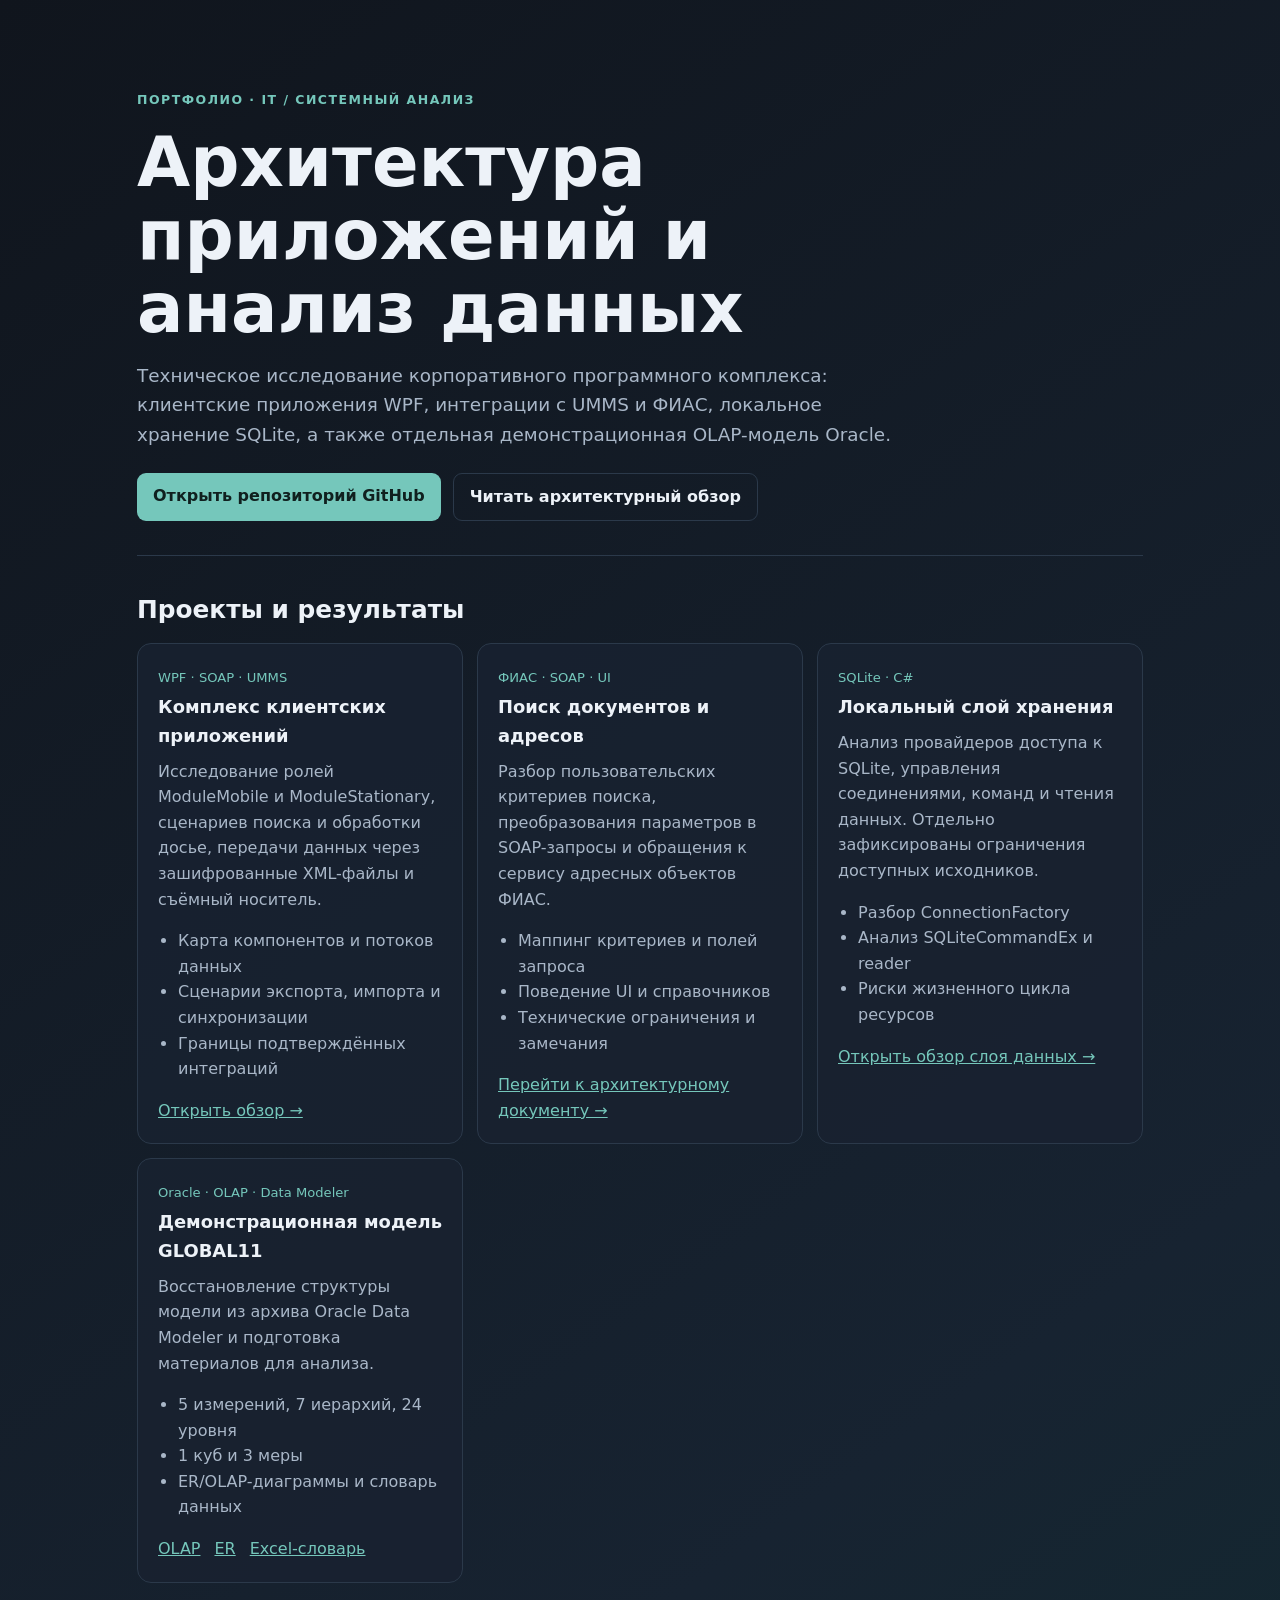
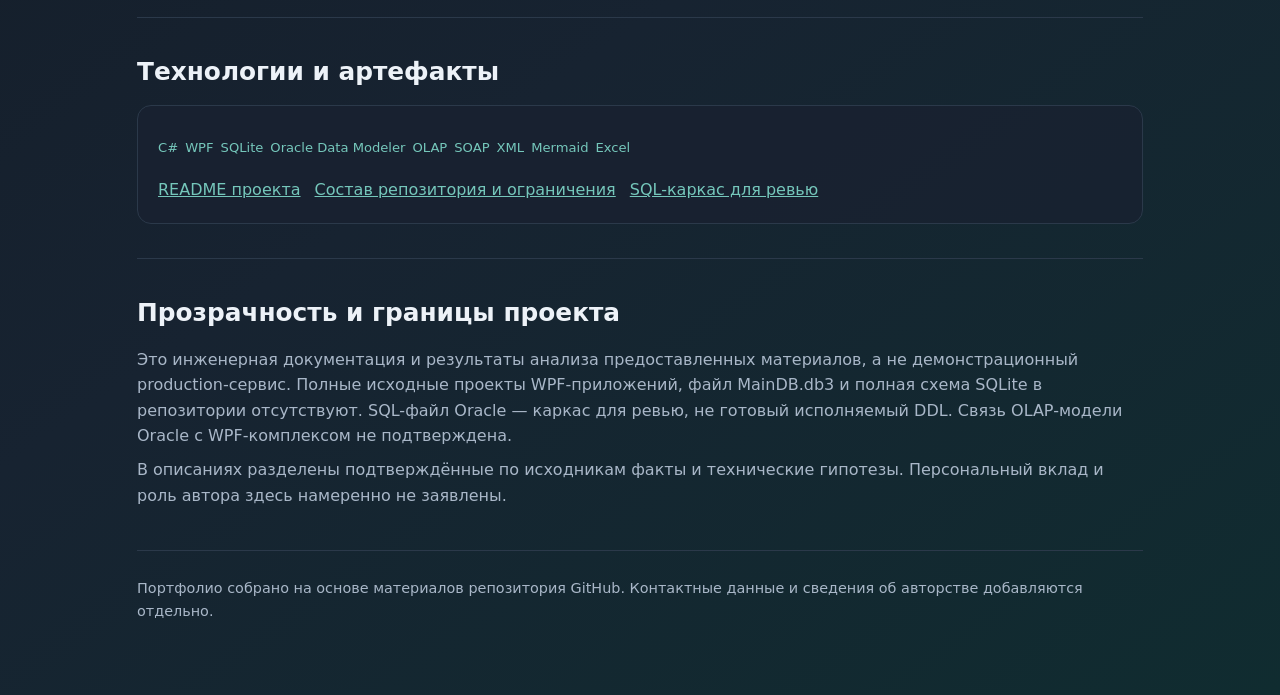
==== index.html @ 9da8f59b "Add responsive GitHub Pages portfolio landing page" ====
<!doctype html>
<html lang="ru">
<head>
<meta charset="utf-8">
<meta name="viewport" content="width=device-width, initial-scale=1">
<meta name="description" content="Портфолио технического анализа корпоративных приложений, интеграций, SQLite и Oracle Data Modeler.">
<title>IT-проекты — архитектура, системный анализ, данные</title>
<style>
:root{color-scheme:dark;--bg:#10151d;--panel:#192230;--text:#edf2f8;--muted:#a9b7c8;--accent:#75c7bb;--line:#2b394a}
*{box-sizing:border-box}body{margin:0;background:linear-gradient(145deg,#10151d,#172331 65%,#102c30);color:var(--text);font:16px/1.6 system-ui,-apple-system,Segoe UI,Roboto,sans-serif}
main{max-width:1050px;margin:auto;padding:48px 22px 72px}.hero{padding:42px 0 34px;border-bottom:1px solid var(--line)}.eyebrow{color:var(--accent);font-weight:700;letter-spacing:.12em;text-transform:uppercase;font-size:.78rem}h1{font-size:clamp(2.2rem,6vw,4.3rem);line-height:1.06;max-width:850px;margin:16px 0}h2{font-size:1.55rem;margin:0 0 14px}h3{font-size:1.12rem;margin:0 0 8px}p{margin:8px 0;color:var(--muted)}.lead{font-size:1.15rem;max-width:780px}.actions{display:flex;gap:12px;flex-wrap:wrap;margin-top:24px}.btn{display:inline-block;padding:10px 16px;border-radius:9px;background:var(--accent);color:#10201f;text-decoration:none;font-weight:700}.btn.secondary{background:transparent;color:var(--text);border:1px solid var(--line)}section{padding:34px 0;border-bottom:1px solid var(--line)}.grid{display:grid;grid-template-columns:repeat(auto-fit,minmax(245px,1fr));gap:14px}.card{background:rgba(25,34,48,.88);border:1px solid var(--line);border-radius:14px;padding:20px}.tag{display:inline-block;color:var(--accent);font-size:.82rem;margin:0 7px 5px 0}.card ul{padding-left:20px;color:var(--muted)}a{color:var(--accent)}.links{display:flex;flex-wrap:wrap;gap:14px;margin-top:14px}.note{font-size:.9rem;color:var(--muted)}footer{padding-top:26px;color:var(--muted);font-size:.9rem}
</style>
</head>
<body><main>
<header class="hero">
<div class="eyebrow">Портфолио · IT / системный анализ</div>
<h1>Архитектура приложений и анализ данных</h1>
<p class="lead">Техническое исследование корпоративного программного комплекса: клиентские приложения WPF, интеграции с UMMS и ФИАС, локальное хранение SQLite, а также отдельная демонстрационная OLAP-модель Oracle.</p>
<div class="actions">
<a class="btn" href="https://github.com/ekatmoz88-alt/global11-demo-data-platform">Открыть репозиторий GitHub</a>
<a class="btn secondary" href="docs/architecture/application-suite-review.md">Читать архитектурный обзор</a>
</div>
</header>
<section><h2>Проекты и результаты</h2><div class="grid">
<article class="card"><span class="tag">WPF · SOAP · UMMS</span><h3>Комплекс клиентских приложений</h3><p>Исследование ролей ModuleMobile и ModuleStationary, сценариев поиска и обработки досье, передачи данных через зашифрованные XML-файлы и съёмный носитель.</p><ul><li>Карта компонентов и потоков данных</li><li>Сценарии экспорта, импорта и синхронизации</li><li>Границы подтверждённых интеграций</li></ul><a href="docs/architecture/application-suite-review.md">Открыть обзор →</a></article>
<article class="card"><span class="tag">ФИАС · SOAP · UI</span><h3>Поиск документов и адресов</h3><p>Разбор пользовательских критериев поиска, преобразования параметров в SOAP-запросы и обращения к сервису адресных объектов ФИАС.</p><ul><li>Маппинг критериев и полей запроса</li><li>Поведение UI и справочников</li><li>Технические ограничения и замечания</li></ul><a href="docs/architecture/application-suite-review.md#раздел-16">Перейти к архитектурному документу →</a></article>
<article class="card"><span class="tag">SQLite · C#</span><h3>Локальный слой хранения</h3><p>Анализ провайдеров доступа к SQLite, управления соединениями, команд и чтения данных. Отдельно зафиксированы ограничения доступных исходников.</p><ul><li>Разбор ConnectionFactory</li><li>Анализ SQLiteCommandEx и reader</li><li>Риски жизненного цикла ресурсов</li></ul><a href="docs/architecture/data-access-review.md">Открыть обзор слоя данных →</a></article>
<article class="card"><span class="tag">Oracle · OLAP · Data Modeler</span><h3>Демонстрационная модель GLOBAL11</h3><p>Восстановление структуры модели из архива Oracle Data Modeler и подготовка материалов для анализа.</p><ul><li>5 измерений, 7 иерархий, 24 уровня</li><li>1 куб и 3 меры</li><li>ER/OLAP-диаграммы и словарь данных</li></ul><div class="links"><a href="docs/model/olap-diagram.mmd">OLAP</a><a href="docs/model/er-diagram.mmd">ER</a><a href="data-dictionary/global11_data_dictionary.xlsx">Excel-словарь</a></div></article>
</div></section>
<section><h2>Технологии и артефакты</h2><div class="card"><p><span class="tag">C#</span><span class="tag">WPF</span><span class="tag">SQLite</span><span class="tag">Oracle Data Modeler</span><span class="tag">OLAP</span><span class="tag">SOAP</span><span class="tag">XML</span><span class="tag">Mermaid</span><span class="tag">Excel</span></p><div class="links"><a href="README.md">README проекта</a><a href="docs/architecture/repository-completeness.md">Состав репозитория и ограничения</a><a href="docs/sql/sql-review-scaffold.sql">SQL-каркас для ревью</a></div></div></section>
<section><h2>Прозрачность и границы проекта</h2><p>Это инженерная документация и результаты анализа предоставленных материалов, а не демонстрационный production-сервис. Полные исходные проекты WPF-приложений, файл MainDB.db3 и полная схема SQLite в репозитории отсутствуют. SQL-файл Oracle — каркас для ревью, не готовый исполняемый DDL. Связь OLAP-модели Oracle с WPF-комплексом не подтверждена.</p><p>В описаниях разделены подтверждённые по исходникам факты и технические гипотезы. Персональный вклад и роль автора здесь намеренно не заявлены.</p></section>
<footer>Портфолио собрано на основе материалов репозитория GitHub. Контактные данные и сведения об авторстве добавляются отдельно.</footer>
</main></body></html>
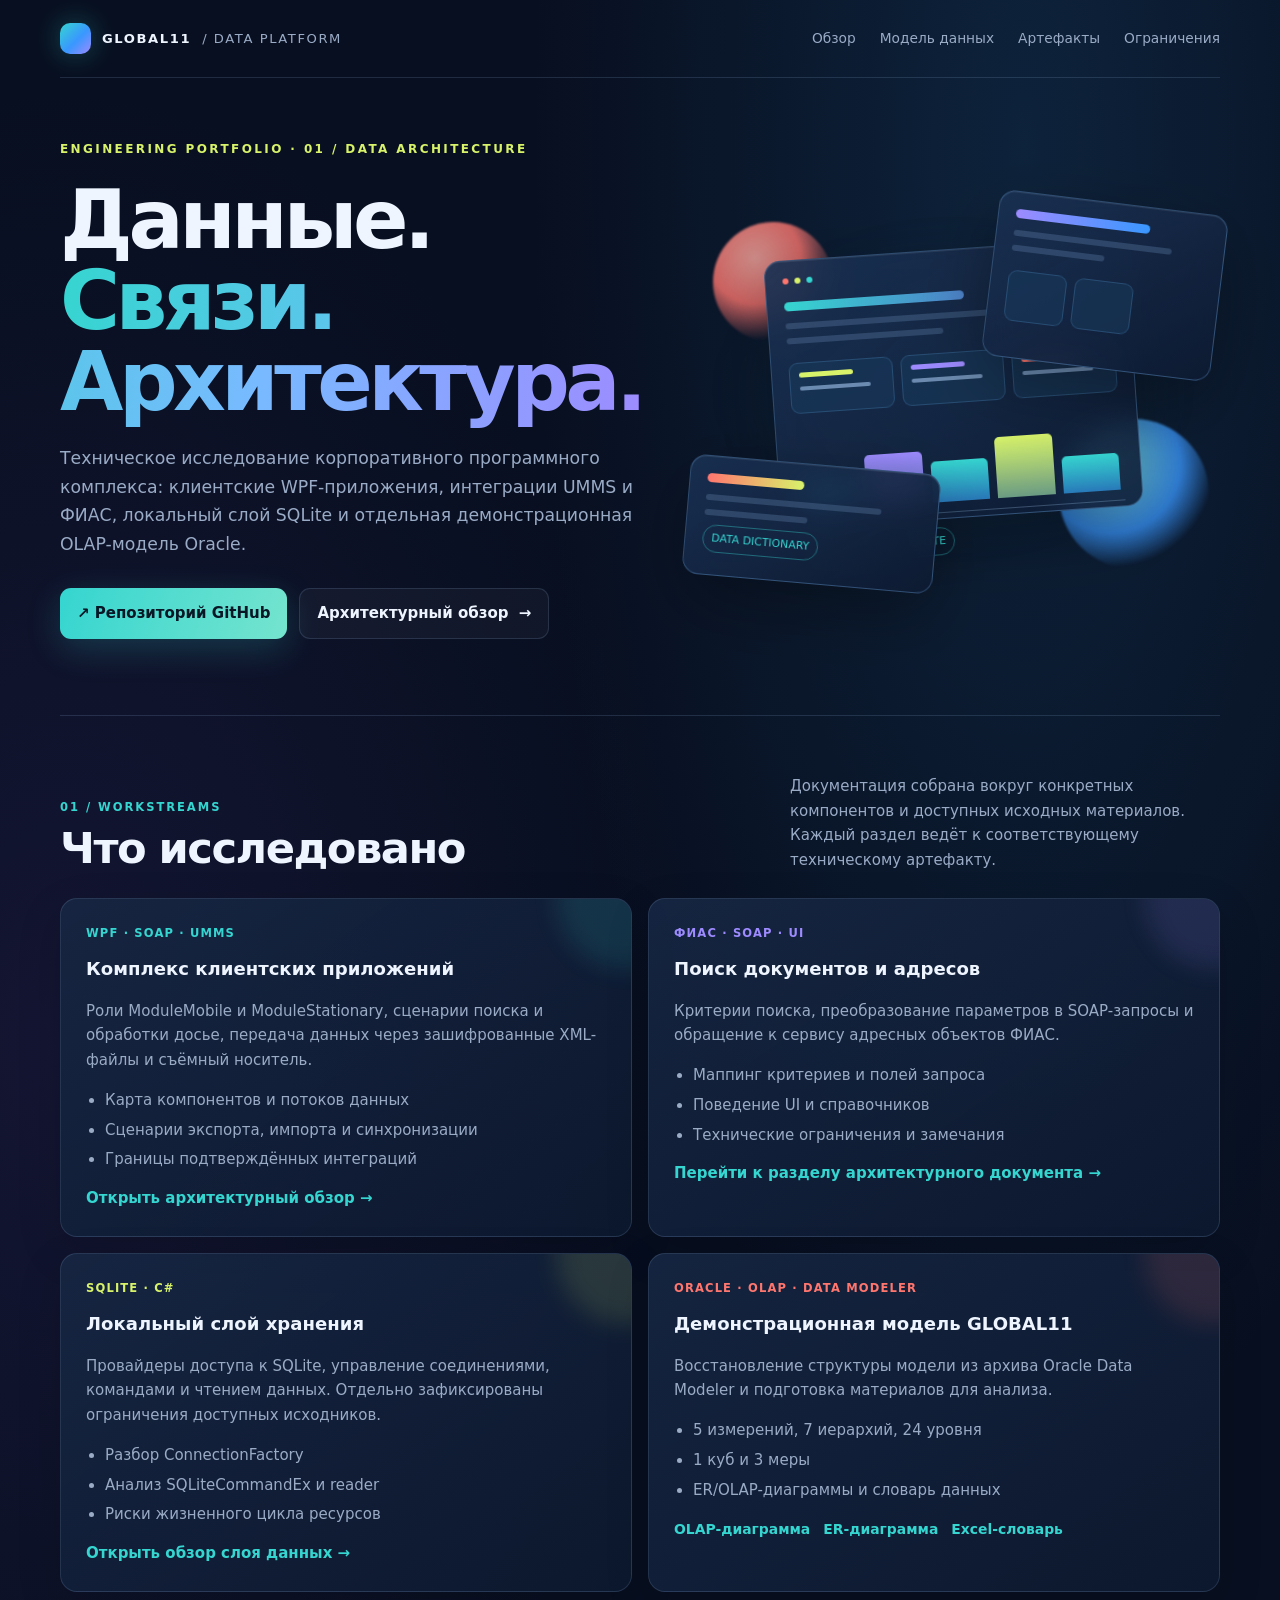
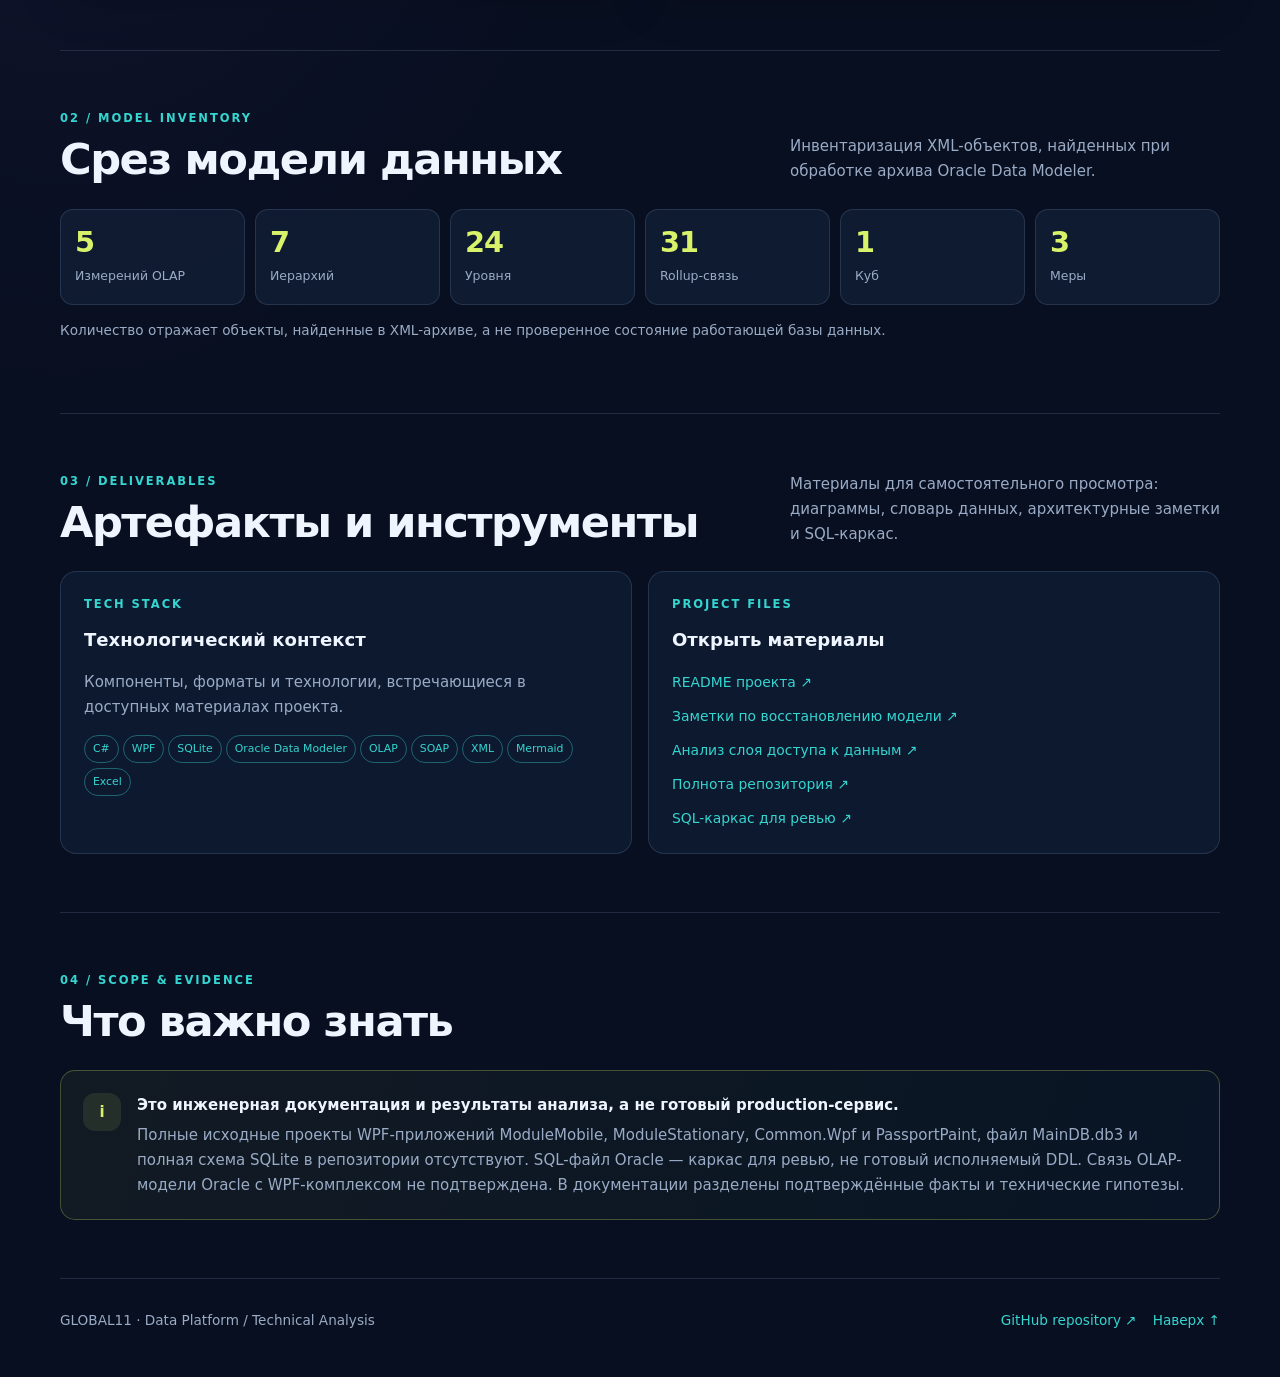
==== commit 7389c736: "Redesign GLOBAL11 data platform portfolio landing page" ====
--- a/index.html
+++ b/index.html
@@ -3,31 +3,34 @@
 <head>
 <meta charset="utf-8">
 <meta name="viewport" content="width=device-width, initial-scale=1">
-<meta name="description" content="Портфолио технического анализа корпоративных приложений, интеграций, SQLite и Oracle Data Modeler.">
-<title>IT-проекты — архитектура, системный анализ, данные</title>
+<meta name="description" content="GLOBAL11 — технический разбор модели данных Oracle, SQLite data access layer и архитектуры корпоративных приложений.">
+<title>GLOBAL11 — Data Platform / Technical Analysis</title>
 <style>
-:root{color-scheme:dark;--bg:#10151d;--panel:#192230;--text:#edf2f8;--muted:#a9b7c8;--accent:#75c7bb;--line:#2b394a}
-*{box-sizing:border-box}body{margin:0;background:linear-gradient(145deg,#10151d,#172331 65%,#102c30);color:var(--text);font:16px/1.6 system-ui,-apple-system,Segoe UI,Roboto,sans-serif}
-main{max-width:1050px;margin:auto;padding:48px 22px 72px}.hero{padding:42px 0 34px;border-bottom:1px solid var(--line)}.eyebrow{color:var(--accent);font-weight:700;letter-spacing:.12em;text-transform:uppercase;font-size:.78rem}h1{font-size:clamp(2.2rem,6vw,4.3rem);line-height:1.06;max-width:850px;margin:16px 0}h2{font-size:1.55rem;margin:0 0 14px}h3{font-size:1.12rem;margin:0 0 8px}p{margin:8px 0;color:var(--muted)}.lead{font-size:1.15rem;max-width:780px}.actions{display:flex;gap:12px;flex-wrap:wrap;margin-top:24px}.btn{display:inline-block;padding:10px 16px;border-radius:9px;background:var(--accent);color:#10201f;text-decoration:none;font-weight:700}.btn.secondary{background:transparent;color:var(--text);border:1px solid var(--line)}section{padding:34px 0;border-bottom:1px solid var(--line)}.grid{display:grid;grid-template-columns:repeat(auto-fit,minmax(245px,1fr));gap:14px}.card{background:rgba(25,34,48,.88);border:1px solid var(--line);border-radius:14px;padding:20px}.tag{display:inline-block;color:var(--accent);font-size:.82rem;margin:0 7px 5px 0}.card ul{padding-left:20px;color:var(--muted)}a{color:var(--accent)}.links{display:flex;flex-wrap:wrap;gap:14px;margin-top:14px}.note{font-size:.9rem;color:var(--muted)}footer{padding-top:26px;color:var(--muted);font-size:.9rem}
+:root{color-scheme:dark;--bg:#080f20;--bg2:#101c35;--panel:#111f3a;--panel2:#172744;--ink:#eef5ff;--muted:#9aabc6;--cyan:#35d5d0;--blue:#3997ff;--lime:#d8f36a;--violet:#9d8bff;--coral:#ff766f;--line:rgba(151,181,226,.17);--shadow:0 24px 70px rgba(0,0,0,.32)}
+*{box-sizing:border-box}html{scroll-behavior:smooth}body{margin:0;background:radial-gradient(ellipse at 80% 5%,rgba(31,104,155,.22),transparent 34%),radial-gradient(ellipse at 5% 35%,rgba(88,58,157,.15),transparent 35%),var(--bg);color:var(--ink);font:15px/1.65 Inter,ui-sans-serif,system-ui,-apple-system,"Segoe UI",sans-serif}
+a{color:var(--cyan);text-decoration:none}a:hover{color:var(--lime)}.wrap{width:min(1160px,calc(100% - 44px));margin:auto}.topbar{display:flex;align-items:center;justify-content:space-between;padding:23px 0;border-bottom:1px solid var(--line)}.brand{display:flex;align-items:center;gap:11px;font-weight:800;letter-spacing:.12em;font-size:.82rem}.brandmark{width:31px;height:31px;border-radius:10px;background:linear-gradient(135deg,var(--cyan),var(--blue) 55%,var(--violet));box-shadow:0 0 28px #35d5d055}.nav{display:flex;gap:24px;font-size:.86rem;color:var(--muted)}.nav a{color:var(--muted)}.hero{display:grid;grid-template-columns:1.05fr .95fr;gap:36px;align-items:center;padding:78px 0 76px;min-height:590px}.kicker{color:var(--lime);font-size:.75rem;font-weight:800;letter-spacing:.2em;text-transform:uppercase}.hero h1{font-size:clamp(2.8rem,6.4vw,5.6rem);line-height:.99;letter-spacing:-.055em;margin:19px 0 22px;max-width:680px}.hero h1 span{background:linear-gradient(95deg,var(--cyan),#78baff 55%,var(--violet));-webkit-background-clip:text;background-clip:text;color:transparent}.lead{font-size:1.08rem;color:var(--muted);max-width:590px}.actions{display:flex;gap:12px;flex-wrap:wrap;margin-top:30px}.btn{display:inline-flex;align-items:center;gap:9px;padding:12px 17px;border-radius:11px;background:linear-gradient(110deg,var(--cyan),#75e4ce);color:#071726;font-weight:800;box-shadow:0 10px 35px #35d5d033}.btn:hover{color:#071726;filter:brightness(1.08)}.btn.ghost{background:rgba(255,255,255,.035);border:1px solid var(--line);color:var(--ink);box-shadow:none}.visual{position:relative;min-height:390px;isolation:isolate}.glow{position:absolute;inset:12% 8%;background:radial-gradient(ellipse,#1a6f9b55,transparent 68%);filter:blur(24px);z-index:-1}.orb{position:absolute;border-radius:50%;filter:blur(1px);opacity:.8}.orb.one{width:120px;height:120px;left:5%;top:7%;background:radial-gradient(circle at 35% 30%,#ffaaa0,var(--coral) 40%,transparent 72%)}.orb.two{width:150px;height:150px;right:2%;bottom:4%;background:radial-gradient(circle at 35% 30%,#8bffff,var(--blue) 48%,transparent 72%)}.window{position:absolute;border:1px solid #6da5db55;background:linear-gradient(145deg,rgba(25,48,82,.93),rgba(12,25,49,.88));border-radius:16px;box-shadow:var(--shadow),inset 0 1px #ffffff12;backdrop-filter:blur(14px);padding:17px}.window.main{width:68%;height:69%;left:16%;top:14%;transform:rotate(-4deg)}.window.side{width:43%;right:0;top:2%;transform:rotate(7deg)}.window.bottom{width:47%;left:0;bottom:0;transform:rotate(5deg)}.dots{display:flex;gap:6px;margin-bottom:18px}.dots i{width:6px;height:6px;border-radius:50%;background:var(--coral)}.dots i:nth-child(2){background:var(--lime)}.dots i:nth-child(3){background:var(--cyan)}.fake-title{height:9px;width:55%;border-radius:8px;background:linear-gradient(90deg,var(--cyan),#4e83cb);margin-bottom:12px}.fake-line{height:6px;border-radius:8px;background:#55749b66;margin:9px 0;width:82%}.fake-line.short{width:48%}.metric-row{display:grid;grid-template-columns:repeat(3,1fr);gap:8px;margin:19px 0}.metric{height:51px;border:1px solid #4a83b655;border-radius:9px;background:#1a3b5c88;padding:9px}.metric b{display:block;height:5px;width:65%;background:var(--lime);border-radius:6px}.metric span{display:block;height:4px;width:85%;background:#6c8bb0;margin-top:9px;border-radius:5px}.bars{height:90px;display:flex;align-items:end;gap:8px;padding:10px 4px;border-bottom:1px solid #8bb1d555}.bars i{flex:1;border-radius:5px 5px 0 0;background:linear-gradient(var(--cyan),#2879b9);height:45%}.bars i:nth-child(2){height:76%;background:linear-gradient(var(--violet),#5c6eb5)}.bars i:nth-child(3){height:60%}.bars i:nth-child(4){height:88%;background:linear-gradient(var(--lime),#6a9b83)}.bars i:nth-child(5){height:53%}.pill{display:inline-block;border:1px solid #35d5d066;color:var(--cyan);padding:4px 8px;border-radius:99px;font-size:.68rem;margin:0 4px 5px 0}.section{padding:58px 0;border-top:1px solid var(--line)}.section-head{display:flex;align-items:end;justify-content:space-between;gap:25px;margin-bottom:25px}.eyebrow{font-size:.72rem;letter-spacing:.17em;text-transform:uppercase;color:var(--cyan);font-weight:800}h2{font-size:clamp(1.8rem,3.5vw,2.7rem);line-height:1.1;letter-spacing:-.035em;margin:8px 0 0}h3{font-size:1.13rem;margin:11px 0 8px}.section-head p{max-width:430px;color:var(--muted);margin:0}.grid{display:grid;grid-template-columns:repeat(2,minmax(0,1fr));gap:16px}.card{position:relative;overflow:hidden;padding:25px;border:1px solid var(--line);border-radius:17px;background:linear-gradient(145deg,rgba(23,39,68,.88),rgba(13,25,47,.92));box-shadow:0 15px 45px #0002;transition:transform .2s,border-color .2s}.card:hover{transform:translateY(-4px);border-color:#35d5d077}.card:before{content:"";position:absolute;width:140px;height:140px;right:-65px;top:-70px;border-radius:50%;background:var(--a,var(--cyan));opacity:.12;filter:blur(12px)}.card p,.muted{color:var(--muted)}.card ul{padding-left:19px;color:var(--muted);margin:14px 0}.card li{margin:5px 0}.card a{font-weight:700}.card .tagline{font-size:.72rem;letter-spacing:.1em;text-transform:uppercase;color:var(--a,var(--cyan));font-weight:800}.links{display:flex;gap:13px;flex-wrap:wrap;margin-top:16px}.links a{font-size:.87rem}.stats{display:grid;grid-template-columns:repeat(6,1fr);gap:10px}.stat{padding:17px 14px;border:1px solid var(--line);border-radius:13px;background:#14233d99}.stat strong{display:block;font-size:1.8rem;line-height:1.1;color:var(--lime);letter-spacing:-.04em}.stat span{display:block;color:var(--muted);font-size:.78rem;margin-top:8px}.stack{display:grid;grid-template-columns:1fr 1fr;gap:16px}.stackbox{padding:23px;border-radius:16px;border:1px solid var(--line);background:#111f38aa}.stackbox p{color:var(--muted)}.stackbox .pills{margin-top:14px}.notice{display:grid;grid-template-columns:40px 1fr;gap:14px;padding:22px;border:1px solid #d8f36a44;background:linear-gradient(110deg,#d8f36a0d,#35d5d008);border-radius:15px}.notice-icon{width:38px;height:38px;display:grid;place-items:center;border-radius:12px;background:#d8f36a18;color:var(--lime);font-weight:900}.notice p{color:var(--muted);margin:5px 0 0}.footer{padding:30px 0 45px;border-top:1px solid var(--line);display:flex;justify-content:space-between;gap:20px;color:var(--muted);font-size:.85rem}.footer a{margin-left:16px}
+@media(max-width:780px){.hero{grid-template-columns:1fr;padding:55px 0 50px;gap:20px}.visual{min-height:330px;max-width:550px;width:100%;margin:auto}.nav{display:none}.stats{grid-template-columns:repeat(3,1fr)}.section-head{display:block}.section-head p{margin-top:12px}}@media(max-width:560px){.wrap{width:min(100% - 30px,1160px)}.grid,.stack{grid-template-columns:1fr}.hero h1{font-size:3rem}.visual{min-height:280px}.window.main{width:73%;left:14%}.stats{grid-template-columns:repeat(2,1fr)}.footer{display:block}.footer a{margin:0 14px 0 0}}
 </style>
 </head>
-<body><main>
-<header class="hero">
-<div class="eyebrow">Портфолио · IT / системный анализ</div>
-<h1>Архитектура приложений и анализ данных</h1>
-<p class="lead">Техническое исследование корпоративного программного комплекса: клиентские приложения WPF, интеграции с UMMS и ФИАС, локальное хранение SQLite, а также отдельная демонстрационная OLAP-модель Oracle.</p>
-<div class="actions">
-<a class="btn" href="https://github.com/ekatmoz88-alt/global11-demo-data-platform">Открыть репозиторий GitHub</a>
-<a class="btn secondary" href="docs/architecture/application-suite-review.md">Читать архитектурный обзор</a>
+<body>
+<div class="wrap">
+<header class="topbar"><div class="brand"><span class="brandmark"></span> GLOBAL11 <span style="color:var(--muted);font-weight:500">/ DATA PLATFORM</span></div><nav class="nav"><a href="#work">Обзор</a><a href="#model">Модель данных</a><a href="#stack">Артефакты</a><a href="#scope">Ограничения</a></nav></header>
+<main>
+<section class="hero" style="border:0;padding-top:62px">
+<div><div class="kicker">Engineering portfolio · 01 / Data architecture</div><h1>Данные.<br><span>Связи. Архитектура.</span></h1><p class="lead">Техническое исследование корпоративного программного комплекса: клиентские WPF-приложения, интеграции UMMS и ФИАС, локальный слой SQLite и отдельная демонстрационная OLAP-модель Oracle.</p><div class="actions"><a class="btn" href="https://github.com/ekatmoz88-alt/global11-demo-data-platform">↗ Репозиторий GitHub</a><a class="btn ghost" href="docs/architecture/application-suite-review.md">Архитектурный обзор&nbsp; →</a></div></div>
+<div class="visual" aria-label="Абстрактная иллюстрация интерфейса аналитической платформы"><div class="glow"></div><div class="orb one"></div><div class="orb two"></div><div class="window main"><div class="dots"><i></i><i></i><i></i></div><div class="fake-title"></div><div class="fake-line"></div><div class="fake-line short"></div><div class="metric-row"><div class="metric"><b></b><span></span></div><div class="metric"><b style="background:var(--violet)"></b><span></span></div><div class="metric"><b style="background:var(--coral)"></b><span></span></div></div><div class="bars"><i></i><i></i><i></i><i></i><i></i></div><div style="margin-top:14px"><span class="pill">ORACLE OLAP</span><span class="pill">SQLITE</span></div></div><div class="window side"><div class="fake-title" style="width:70%;background:linear-gradient(90deg,var(--violet),var(--blue))"></div><div class="fake-line"></div><div class="fake-line short"></div><div class="metric-row"><div class="metric"></div><div class="metric"></div></div></div><div class="window bottom"><div class="fake-title" style="width:45%;background:linear-gradient(90deg,var(--coral),var(--lime))"></div><div class="fake-line"></div><div class="fake-line short"></div><span class="pill">DATA DICTIONARY</span></div></div>
+</section>
+<section class="section" id="work"><div class="section-head"><div><div class="eyebrow">01 / Workstreams</div><h2>Что исследовано</h2></div><p>Документация собрана вокруг конкретных компонентов и доступных исходных материалов. Каждый раздел ведёт к соответствующему техническому артефакту.</p></div>
+<div class="grid">
+<article class="card" style="--a:var(--cyan)"><div class="tagline">WPF · SOAP · UMMS</div><h3>Комплекс клиентских приложений</h3><p>Роли ModuleMobile и ModuleStationary, сценарии поиска и обработки досье, передача данных через зашифрованные XML-файлы и съёмный носитель.</p><ul><li>Карта компонентов и потоков данных</li><li>Сценарии экспорта, импорта и синхронизации</li><li>Границы подтверждённых интеграций</li></ul><a href="docs/architecture/application-suite-review.md">Открыть архитектурный обзор →</a></article>
+<article class="card" style="--a:var(--violet)"><div class="tagline">ФИАС · SOAP · UI</div><h3>Поиск документов и адресов</h3><p>Критерии поиска, преобразование параметров в SOAP-запросы и обращение к сервису адресных объектов ФИАС.</p><ul><li>Маппинг критериев и полей запроса</li><li>Поведение UI и справочников</li><li>Технические ограничения и замечания</li></ul><a href="docs/architecture/application-suite-review.md#раздел-16">Перейти к разделу архитектурного документа →</a></article>
+<article class="card" style="--a:var(--lime)"><div class="tagline">SQLITE · C#</div><h3>Локальный слой хранения</h3><p>Провайдеры доступа к SQLite, управление соединениями, командами и чтением данных. Отдельно зафиксированы ограничения доступных исходников.</p><ul><li>Разбор ConnectionFactory</li><li>Анализ SQLiteCommandEx и reader</li><li>Риски жизненного цикла ресурсов</li></ul><a href="docs/architecture/data-access-review.md">Открыть обзор слоя данных →</a></article>
+<article class="card" style="--a:var(--coral)"><div class="tagline">ORACLE · OLAP · DATA MODELER</div><h3>Демонстрационная модель GLOBAL11</h3><p>Восстановление структуры модели из архива Oracle Data Modeler и подготовка материалов для анализа.</p><ul><li>5 измерений, 7 иерархий, 24 уровня</li><li>1 куб и 3 меры</li><li>ER/OLAP-диаграммы и словарь данных</li></ul><div class="links"><a href="docs/model/olap-diagram.mmd">OLAP-диаграмма</a><a href="docs/model/er-diagram.mmd">ER-диаграмма</a><a href="data-dictionary/global11_data_dictionary.xlsx">Excel-словарь</a></div></article>
+</div></section>
+<section class="section" id="model"><div class="section-head"><div><div class="eyebrow">02 / Model inventory</div><h2>Срез модели данных</h2></div><p>Инвентаризация XML-объектов, найденных при обработке архива Oracle Data Modeler.</p></div><div class="stats"><div class="stat"><strong>5</strong><span>Измерений OLAP</span></div><div class="stat"><strong>7</strong><span>Иерархий</span></div><div class="stat"><strong>24</strong><span>Уровня</span></div><div class="stat"><strong>31</strong><span>Rollup-связь</span></div><div class="stat"><strong>1</strong><span>Куб</span></div><div class="stat"><strong>3</strong><span>Меры</span></div></div><p class="muted" style="font-size:.85rem;margin-top:14px">Количество отражает объекты, найденные в XML-архиве, а не проверенное состояние работающей базы данных.</p></section>
+<section class="section" id="stack"><div class="section-head"><div><div class="eyebrow">03 / Deliverables</div><h2>Артефакты и инструменты</h2></div><p>Материалы для самостоятельного просмотра: диаграммы, словарь данных, архитектурные заметки и SQL-каркас.</p></div><div class="stack"><div class="stackbox"><div class="eyebrow">TECH STACK</div><h3>Технологический контекст</h3><p>Компоненты, форматы и технологии, встречающиеся в доступных материалах проекта.</p><div class="pills"><span class="pill">C#</span><span class="pill">WPF</span><span class="pill">SQLite</span><span class="pill">Oracle Data Modeler</span><span class="pill">OLAP</span><span class="pill">SOAP</span><span class="pill">XML</span><span class="pill">Mermaid</span><span class="pill">Excel</span></div></div><div class="stackbox"><div class="eyebrow">PROJECT FILES</div><h3>Открыть материалы</h3><div class="links" style="display:grid;gap:11px"><a href="README.md">README проекта ↗</a><a href="docs/model/model-recovery-notes.md">Заметки по восстановлению модели ↗</a><a href="docs/architecture/data-access-review.md">Анализ слоя доступа к данным ↗</a><a href="docs/architecture/repository-completeness.md">Полнота репозитория ↗</a><a href="docs/sql/sql-review-scaffold.sql">SQL-каркас для ревью ↗</a></div></div></div></section>
+<section class="section" id="scope"><div class="section-head"><div><div class="eyebrow">04 / Scope & evidence</div><h2>Что важно знать</h2></div></div><div class="notice"><div class="notice-icon">i</div><div><strong>Это инженерная документация и результаты анализа, а не готовый production-сервис.</strong><p>Полные исходные проекты WPF-приложений ModuleMobile, ModuleStationary, Common.Wpf и PassportPaint, файл MainDB.db3 и полная схема SQLite в репозитории отсутствуют. SQL-файл Oracle — каркас для ревью, не готовый исполняемый DDL. Связь OLAP-модели Oracle с WPF-комплексом не подтверждена. В документации разделены подтверждённые факты и технические гипотезы.</p></div></div></section>
+</main>
+<footer class="footer"><span>GLOBAL11 · Data Platform / Technical Analysis</span><span><a href="https://github.com/ekatmoz88-alt/global11-demo-data-platform">GitHub repository ↗</a><a href="#top" onclick="window.scrollTo({top:0,behavior:'smooth'});return false">Наверх ↑</a></span></footer>
 </div>
-</header>
-<section><h2>Проекты и результаты</h2><div class="grid">
-<article class="card"><span class="tag">WPF · SOAP · UMMS</span><h3>Комплекс клиентских приложений</h3><p>Исследование ролей ModuleMobile и ModuleStationary, сценариев поиска и обработки досье, передачи данных через зашифрованные XML-файлы и съёмный носитель.</p><ul><li>Карта компонентов и потоков данных</li><li>Сценарии экспорта, импорта и синхронизации</li><li>Границы подтверждённых интеграций</li></ul><a href="docs/architecture/application-suite-review.md">Открыть обзор →</a></article>
-<article class="card"><span class="tag">ФИАС · SOAP · UI</span><h3>Поиск документов и адресов</h3><p>Разбор пользовательских критериев поиска, преобразования параметров в SOAP-запросы и обращения к сервису адресных объектов ФИАС.</p><ul><li>Маппинг критериев и полей запроса</li><li>Поведение UI и справочников</li><li>Технические ограничения и замечания</li></ul><a href="docs/architecture/application-suite-review.md#раздел-16">Перейти к архитектурному документу →</a></article>
-<article class="card"><span class="tag">SQLite · C#</span><h3>Локальный слой хранения</h3><p>Анализ провайдеров доступа к SQLite, управления соединениями, команд и чтения данных. Отдельно зафиксированы ограничения доступных исходников.</p><ul><li>Разбор ConnectionFactory</li><li>Анализ SQLiteCommandEx и reader</li><li>Риски жизненного цикла ресурсов</li></ul><a href="docs/architecture/data-access-review.md">Открыть обзор слоя данных →</a></article>
-<article class="card"><span class="tag">Oracle · OLAP · Data Modeler</span><h3>Демонстрационная модель GLOBAL11</h3><p>Восстановление структуры модели из архива Oracle Data Modeler и подготовка материалов для анализа.</p><ul><li>5 измерений, 7 иерархий, 24 уровня</li><li>1 куб и 3 меры</li><li>ER/OLAP-диаграммы и словарь данных</li></ul><div class="links"><a href="docs/model/olap-diagram.mmd">OLAP</a><a href="docs/model/er-diagram.mmd">ER</a><a href="data-dictionary/global11_data_dictionary.xlsx">Excel-словарь</a></div></article>
-</div></section>
-<section><h2>Технологии и артефакты</h2><div class="card"><p><span class="tag">C#</span><span class="tag">WPF</span><span class="tag">SQLite</span><span class="tag">Oracle Data Modeler</span><span class="tag">OLAP</span><span class="tag">SOAP</span><span class="tag">XML</span><span class="tag">Mermaid</span><span class="tag">Excel</span></p><div class="links"><a href="README.md">README проекта</a><a href="docs/architecture/repository-completeness.md">Состав репозитория и ограничения</a><a href="docs/sql/sql-review-scaffold.sql">SQL-каркас для ревью</a></div></div></section>
-<section><h2>Прозрачность и границы проекта</h2><p>Это инженерная документация и результаты анализа предоставленных материалов, а не демонстрационный production-сервис. Полные исходные проекты WPF-приложений, файл MainDB.db3 и полная схема SQLite в репозитории отсутствуют. SQL-файл Oracle — каркас для ревью, не готовый исполняемый DDL. Связь OLAP-модели Oracle с WPF-комплексом не подтверждена.</p><p>В описаниях разделены подтверждённые по исходникам факты и технические гипотезы. Персональный вклад и роль автора здесь намеренно не заявлены.</p></section>
-<footer>Портфолио собрано на основе материалов репозитория GitHub. Контактные данные и сведения об авторстве добавляются отдельно.</footer>
-</main></body></html>+</body></html>
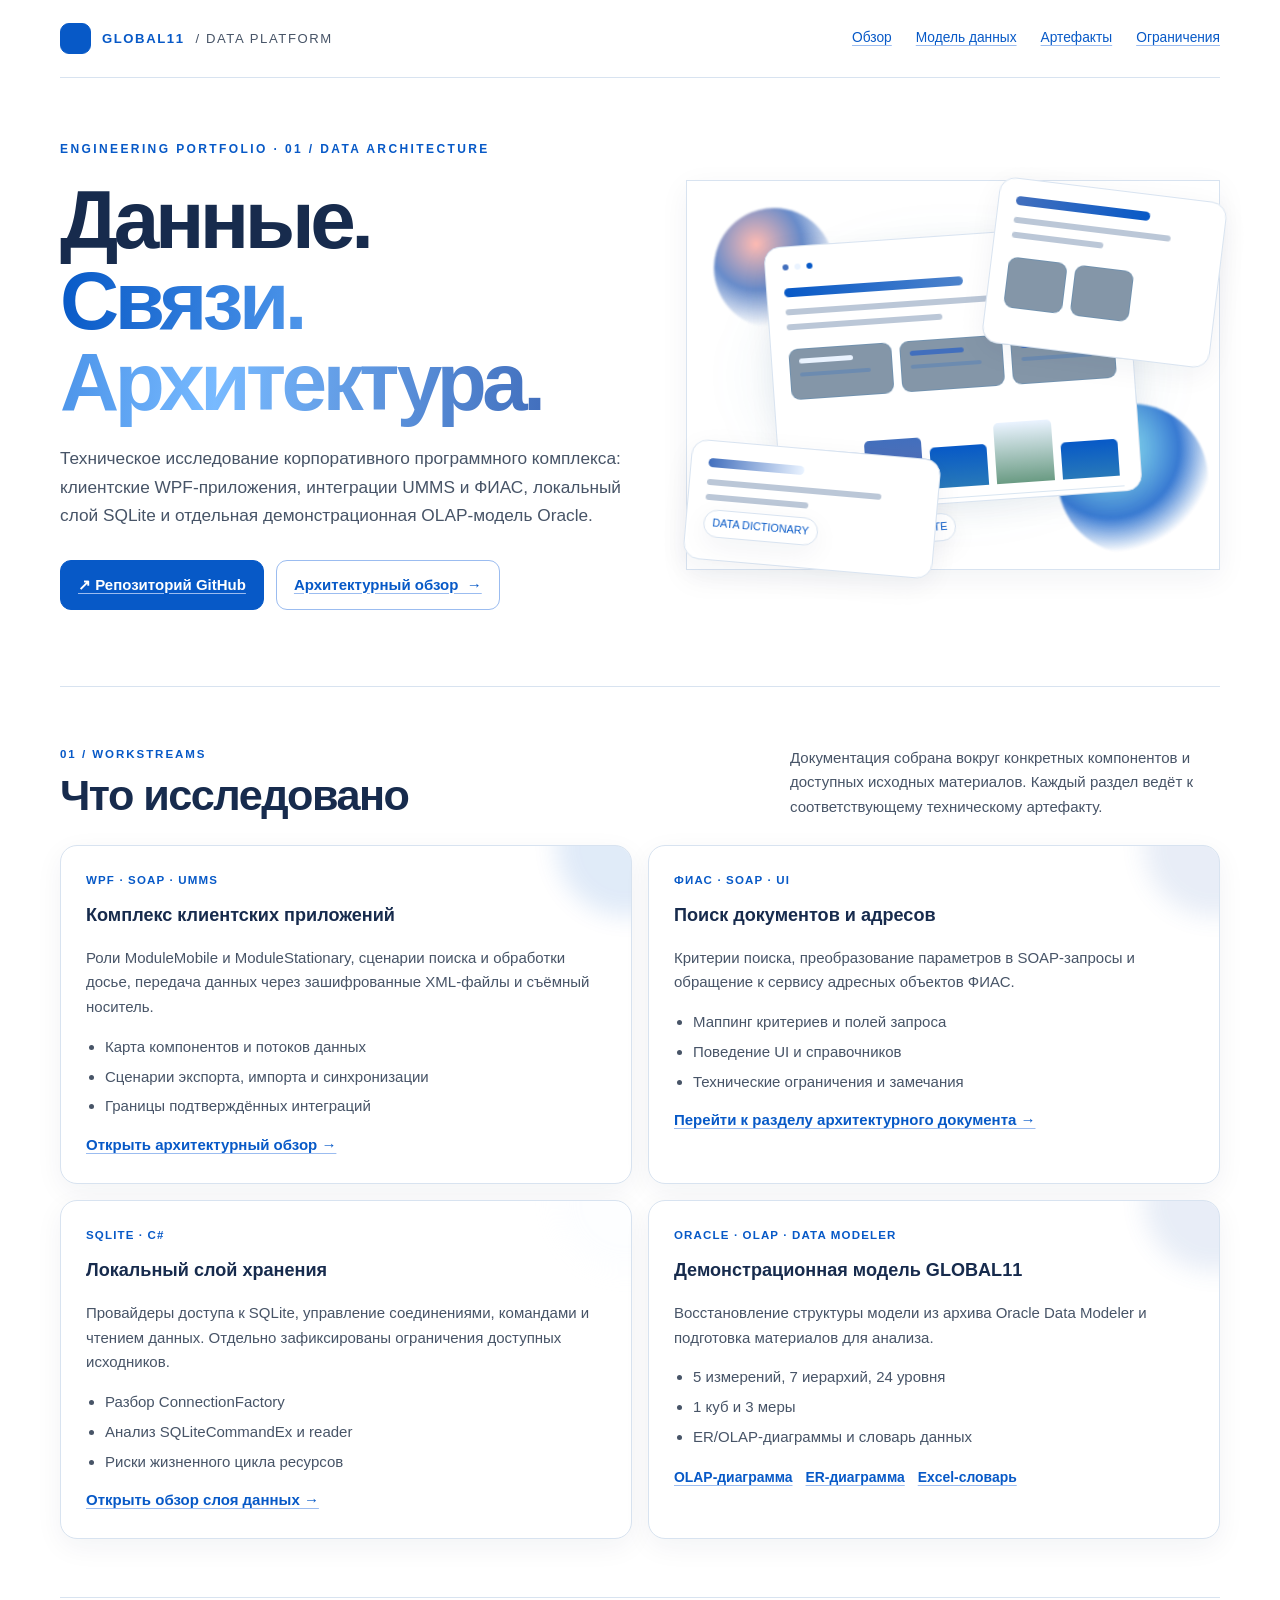
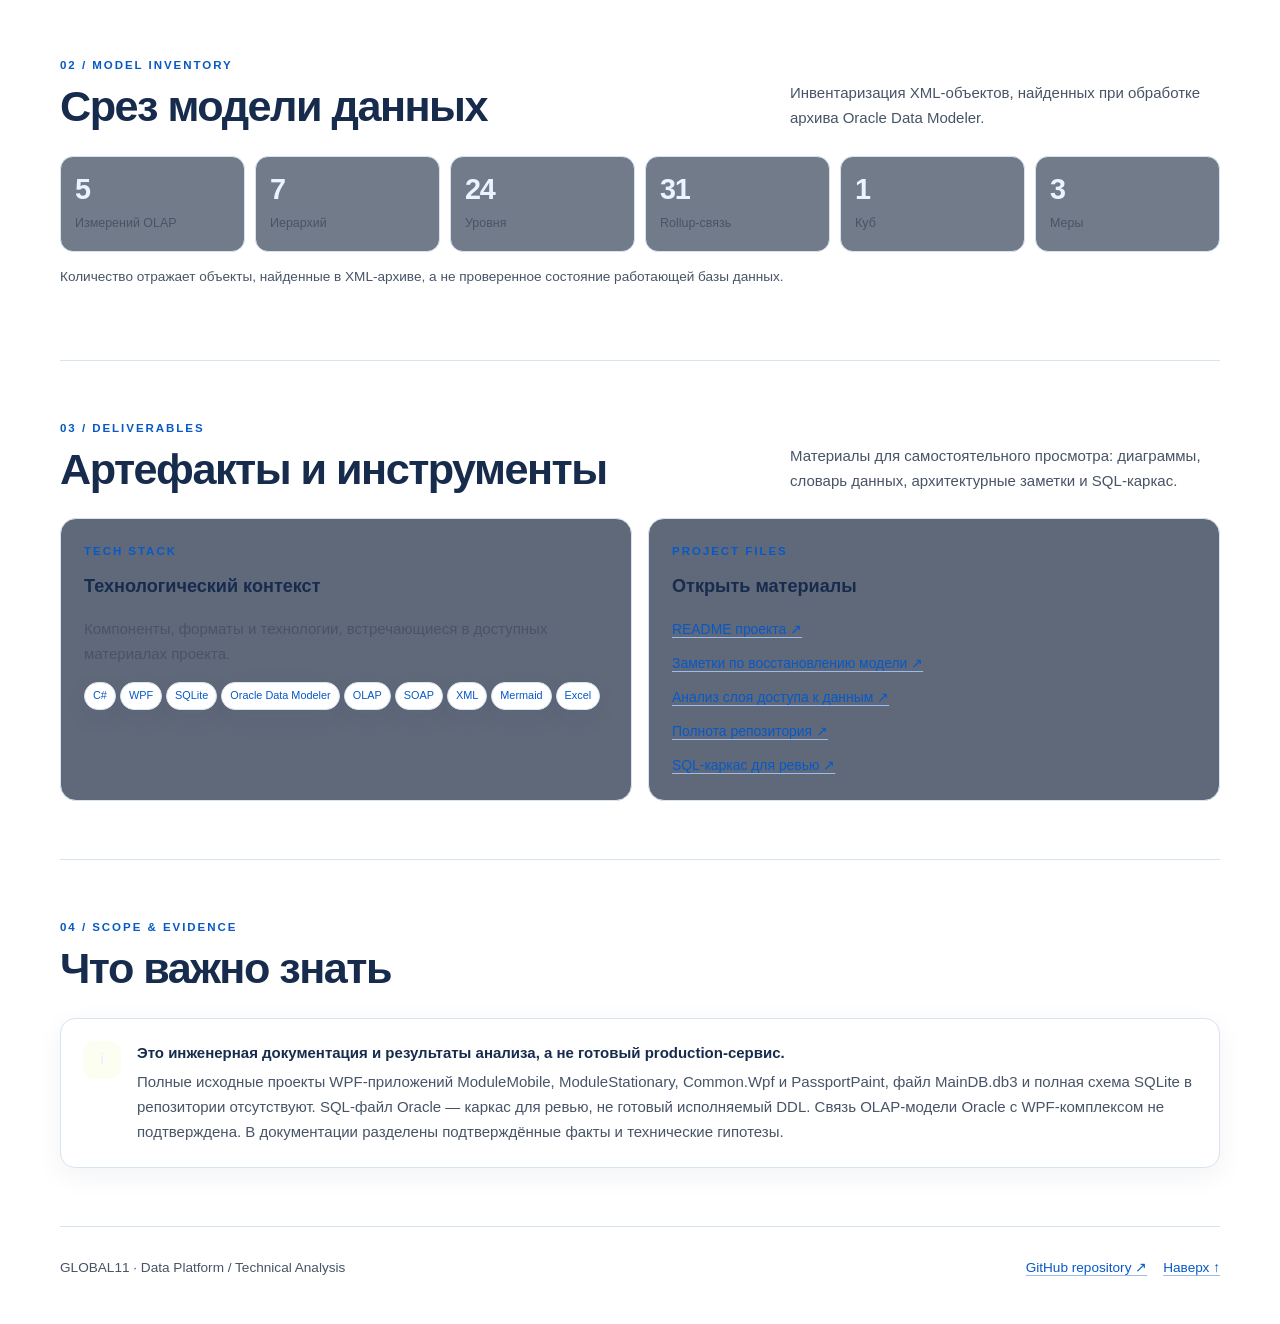
==== commit cc561016: "Restyle GLOBAL11 portfolio for WCAG 2.2" ====
--- a/index.html
+++ b/index.html
@@ -10,9 +10,50 @@
 *{box-sizing:border-box}html{scroll-behavior:smooth}body{margin:0;background:radial-gradient(ellipse at 80% 5%,rgba(31,104,155,.22),transparent 34%),radial-gradient(ellipse at 5% 35%,rgba(88,58,157,.15),transparent 35%),var(--bg);color:var(--ink);font:15px/1.65 Inter,ui-sans-serif,system-ui,-apple-system,"Segoe UI",sans-serif}
 a{color:var(--cyan);text-decoration:none}a:hover{color:var(--lime)}.wrap{width:min(1160px,calc(100% - 44px));margin:auto}.topbar{display:flex;align-items:center;justify-content:space-between;padding:23px 0;border-bottom:1px solid var(--line)}.brand{display:flex;align-items:center;gap:11px;font-weight:800;letter-spacing:.12em;font-size:.82rem}.brandmark{width:31px;height:31px;border-radius:10px;background:linear-gradient(135deg,var(--cyan),var(--blue) 55%,var(--violet));box-shadow:0 0 28px #35d5d055}.nav{display:flex;gap:24px;font-size:.86rem;color:var(--muted)}.nav a{color:var(--muted)}.hero{display:grid;grid-template-columns:1.05fr .95fr;gap:36px;align-items:center;padding:78px 0 76px;min-height:590px}.kicker{color:var(--lime);font-size:.75rem;font-weight:800;letter-spacing:.2em;text-transform:uppercase}.hero h1{font-size:clamp(2.8rem,6.4vw,5.6rem);line-height:.99;letter-spacing:-.055em;margin:19px 0 22px;max-width:680px}.hero h1 span{background:linear-gradient(95deg,var(--cyan),#78baff 55%,var(--violet));-webkit-background-clip:text;background-clip:text;color:transparent}.lead{font-size:1.08rem;color:var(--muted);max-width:590px}.actions{display:flex;gap:12px;flex-wrap:wrap;margin-top:30px}.btn{display:inline-flex;align-items:center;gap:9px;padding:12px 17px;border-radius:11px;background:linear-gradient(110deg,var(--cyan),#75e4ce);color:#071726;font-weight:800;box-shadow:0 10px 35px #35d5d033}.btn:hover{color:#071726;filter:brightness(1.08)}.btn.ghost{background:rgba(255,255,255,.035);border:1px solid var(--line);color:var(--ink);box-shadow:none}.visual{position:relative;min-height:390px;isolation:isolate}.glow{position:absolute;inset:12% 8%;background:radial-gradient(ellipse,#1a6f9b55,transparent 68%);filter:blur(24px);z-index:-1}.orb{position:absolute;border-radius:50%;filter:blur(1px);opacity:.8}.orb.one{width:120px;height:120px;left:5%;top:7%;background:radial-gradient(circle at 35% 30%,#ffaaa0,var(--coral) 40%,transparent 72%)}.orb.two{width:150px;height:150px;right:2%;bottom:4%;background:radial-gradient(circle at 35% 30%,#8bffff,var(--blue) 48%,transparent 72%)}.window{position:absolute;border:1px solid #6da5db55;background:linear-gradient(145deg,rgba(25,48,82,.93),rgba(12,25,49,.88));border-radius:16px;box-shadow:var(--shadow),inset 0 1px #ffffff12;backdrop-filter:blur(14px);padding:17px}.window.main{width:68%;height:69%;left:16%;top:14%;transform:rotate(-4deg)}.window.side{width:43%;right:0;top:2%;transform:rotate(7deg)}.window.bottom{width:47%;left:0;bottom:0;transform:rotate(5deg)}.dots{display:flex;gap:6px;margin-bottom:18px}.dots i{width:6px;height:6px;border-radius:50%;background:var(--coral)}.dots i:nth-child(2){background:var(--lime)}.dots i:nth-child(3){background:var(--cyan)}.fake-title{height:9px;width:55%;border-radius:8px;background:linear-gradient(90deg,var(--cyan),#4e83cb);margin-bottom:12px}.fake-line{height:6px;border-radius:8px;background:#55749b66;margin:9px 0;width:82%}.fake-line.short{width:48%}.metric-row{display:grid;grid-template-columns:repeat(3,1fr);gap:8px;margin:19px 0}.metric{height:51px;border:1px solid #4a83b655;border-radius:9px;background:#1a3b5c88;padding:9px}.metric b{display:block;height:5px;width:65%;background:var(--lime);border-radius:6px}.metric span{display:block;height:4px;width:85%;background:#6c8bb0;margin-top:9px;border-radius:5px}.bars{height:90px;display:flex;align-items:end;gap:8px;padding:10px 4px;border-bottom:1px solid #8bb1d555}.bars i{flex:1;border-radius:5px 5px 0 0;background:linear-gradient(var(--cyan),#2879b9);height:45%}.bars i:nth-child(2){height:76%;background:linear-gradient(var(--violet),#5c6eb5)}.bars i:nth-child(3){height:60%}.bars i:nth-child(4){height:88%;background:linear-gradient(var(--lime),#6a9b83)}.bars i:nth-child(5){height:53%}.pill{display:inline-block;border:1px solid #35d5d066;color:var(--cyan);padding:4px 8px;border-radius:99px;font-size:.68rem;margin:0 4px 5px 0}.section{padding:58px 0;border-top:1px solid var(--line)}.section-head{display:flex;align-items:end;justify-content:space-between;gap:25px;margin-bottom:25px}.eyebrow{font-size:.72rem;letter-spacing:.17em;text-transform:uppercase;color:var(--cyan);font-weight:800}h2{font-size:clamp(1.8rem,3.5vw,2.7rem);line-height:1.1;letter-spacing:-.035em;margin:8px 0 0}h3{font-size:1.13rem;margin:11px 0 8px}.section-head p{max-width:430px;color:var(--muted);margin:0}.grid{display:grid;grid-template-columns:repeat(2,minmax(0,1fr));gap:16px}.card{position:relative;overflow:hidden;padding:25px;border:1px solid var(--line);border-radius:17px;background:linear-gradient(145deg,rgba(23,39,68,.88),rgba(13,25,47,.92));box-shadow:0 15px 45px #0002;transition:transform .2s,border-color .2s}.card:hover{transform:translateY(-4px);border-color:#35d5d077}.card:before{content:"";position:absolute;width:140px;height:140px;right:-65px;top:-70px;border-radius:50%;background:var(--a,var(--cyan));opacity:.12;filter:blur(12px)}.card p,.muted{color:var(--muted)}.card ul{padding-left:19px;color:var(--muted);margin:14px 0}.card li{margin:5px 0}.card a{font-weight:700}.card .tagline{font-size:.72rem;letter-spacing:.1em;text-transform:uppercase;color:var(--a,var(--cyan));font-weight:800}.links{display:flex;gap:13px;flex-wrap:wrap;margin-top:16px}.links a{font-size:.87rem}.stats{display:grid;grid-template-columns:repeat(6,1fr);gap:10px}.stat{padding:17px 14px;border:1px solid var(--line);border-radius:13px;background:#14233d99}.stat strong{display:block;font-size:1.8rem;line-height:1.1;color:var(--lime);letter-spacing:-.04em}.stat span{display:block;color:var(--muted);font-size:.78rem;margin-top:8px}.stack{display:grid;grid-template-columns:1fr 1fr;gap:16px}.stackbox{padding:23px;border-radius:16px;border:1px solid var(--line);background:#111f38aa}.stackbox p{color:var(--muted)}.stackbox .pills{margin-top:14px}.notice{display:grid;grid-template-columns:40px 1fr;gap:14px;padding:22px;border:1px solid #d8f36a44;background:linear-gradient(110deg,#d8f36a0d,#35d5d008);border-radius:15px}.notice-icon{width:38px;height:38px;display:grid;place-items:center;border-radius:12px;background:#d8f36a18;color:var(--lime);font-weight:900}.notice p{color:var(--muted);margin:5px 0 0}.footer{padding:30px 0 45px;border-top:1px solid var(--line);display:flex;justify-content:space-between;gap:20px;color:var(--muted);font-size:.85rem}.footer a{margin-left:16px}
 @media(max-width:780px){.hero{grid-template-columns:1fr;padding:55px 0 50px;gap:20px}.visual{min-height:330px;max-width:550px;width:100%;margin:auto}.nav{display:none}.stats{grid-template-columns:repeat(3,1fr)}.section-head{display:block}.section-head p{margin-top:12px}}@media(max-width:560px){.wrap{width:min(100% - 30px,1160px)}.grid,.stack{grid-template-columns:1fr}.hero h1{font-size:3rem}.visual{min-height:280px}.window.main{width:73%;left:14%}.stats{grid-template-columns:repeat(2,1fr)}.footer{display:block}.footer a{margin:0 14px 0 0}}
-</style>
+
+/* Shared white-and-blue accessibility design system */
+:root{
+ color-scheme:light;
+ --bg:#ffffff;--bg-main:#ffffff;--bg2:#ffffff;--navy:#ffffff;--deep:#ffffff;
+ --panel:#ffffff;--panel2:#f7faff;--bg-card:#ffffff;
+ --ink:#1d2939;--text:#1d2939;--text-primary:#1d2939;--white:#1d2939;
+ --muted:#475467;--text-muted:#475467;--line:#d8e3f0;--border-color:#d8e3f0;
+ --accent:#0759c7;--blue:#0759c7;--cyan:#0759c7;--teal:#0759c7;
+ --lime:#eaf3ff;--purple:#426fbd;--violet:#426fbd;--coral:#426fbd;
+ --success:#0759c7;--shadow:0 10px 30px rgba(16,42,80,.07);
+}
+html{scroll-behavior:smooth}
+body{background:#fff!important;color:#1d2939!important;font-family:Inter,"Segoe UI",Arial,sans-serif!important}
+header,footer,.top,.topbar,.hero,.hero-section,.portfolio-footer{background:#fff!important;color:#1d2939!important}
+p,li,.lead,.intro,.sub,.nav,.nav a,.footer,.footer-link,.footer-credits{color:#475467!important}
+h1,h2,h3,h4,strong,b{color:#172b4d}
+a,.card a,.read,.footer a,.nav a{color:#0759c7!important;text-decoration:underline;text-decoration-color:#9bbcf0;text-underline-offset:3px}
+a:hover,.card a:hover,.read:hover{color:#003f91!important;text-decoration-color:#003f91}
+a:focus-visible,button:focus-visible,[tabindex]:focus-visible{outline:3px solid #0759c7!important;outline-offset:4px!important;background-color:#eaf3ff!important;border-radius:4px}
+.card,.portfolio-card,.window,.visual,.cad,.samplebox,.scope,.notice,.step,.tag,.pill,.hero-section,.portfolio-footer{
+ background:#fff!important;color:#1d2939!important;border:1px solid #d8e3f0!important;box-shadow:0 8px 28px rgba(16,42,80,.055)!important
+}
+.card p,.portfolio-card p,.scope p,.notice,.samplebox p{color:#475467!important}
+.btn,.portfolio-btn,.primary,.mark,.brandmark,.info{
+ background:#0759c7!important;color:#fff!important;border:1px solid #0759c7!important;box-shadow:none!important
+}
+.btn.ghost,.secondary{background:#fff!important;color:#0759c7!important;border:1px solid #9bbcf0!important}
+.kicker,.eyebrow,.sub,.num,.tagline,.pill,.read,.brand{color:#0759c7!important}
+.mark,.brandmark{border-radius:9px}
+.gridbg{opacity:.28}
+.drawing,.orb,.glow{border-color:#9bbcf0!important;box-shadow:none!important}
+.coord{background:#f2f7ff!important;color:#173b70!important;border:1px solid #b8cfee!important;box-shadow:none!important}
+.point{background:#0759c7!important;box-shadow:none!important}
+.cross:before,.cross:after{background:#426fbd!important}
+.csv,.code,pre,code{color:#173b70!important}
+.csv .head,.csv .value{color:#0759c7!important}
+footer{border-top:1px solid #d8e3f0!important}
+@media(prefers-reduced-motion:reduce){html{scroll-behavior:auto}*,*:before,*:after{animation-duration:.01ms!important;animation-iteration-count:1!important;transition-duration:.01ms!important}}
+@media(max-width:700px){nav{flex-wrap:wrap;gap:12px!important}.wrap,.shell{width:min(100% - 32px,1160px)}}
+
+ .skip-link:focus{left:12px!important;outline:3px solid #0759c7!important;outline-offset:3px!important;border-radius:4px} </style>
 </head>
-<body>
+<body><a class="skip-link" href="#main" style="position:absolute;left:-9999px;top:8px;padding:10px 14px;background:#eaf3ff;color:#0759c7;z-index:100">Skip to main content</a>
 <div class="wrap">
 <header class="topbar"><div class="brand"><span class="brandmark"></span> GLOBAL11 <span style="color:var(--muted);font-weight:500">/ DATA PLATFORM</span></div><nav class="nav"><a href="#work">Обзор</a><a href="#model">Модель данных</a><a href="#stack">Артефакты</a><a href="#scope">Ограничения</a></nav></header>
 <main>
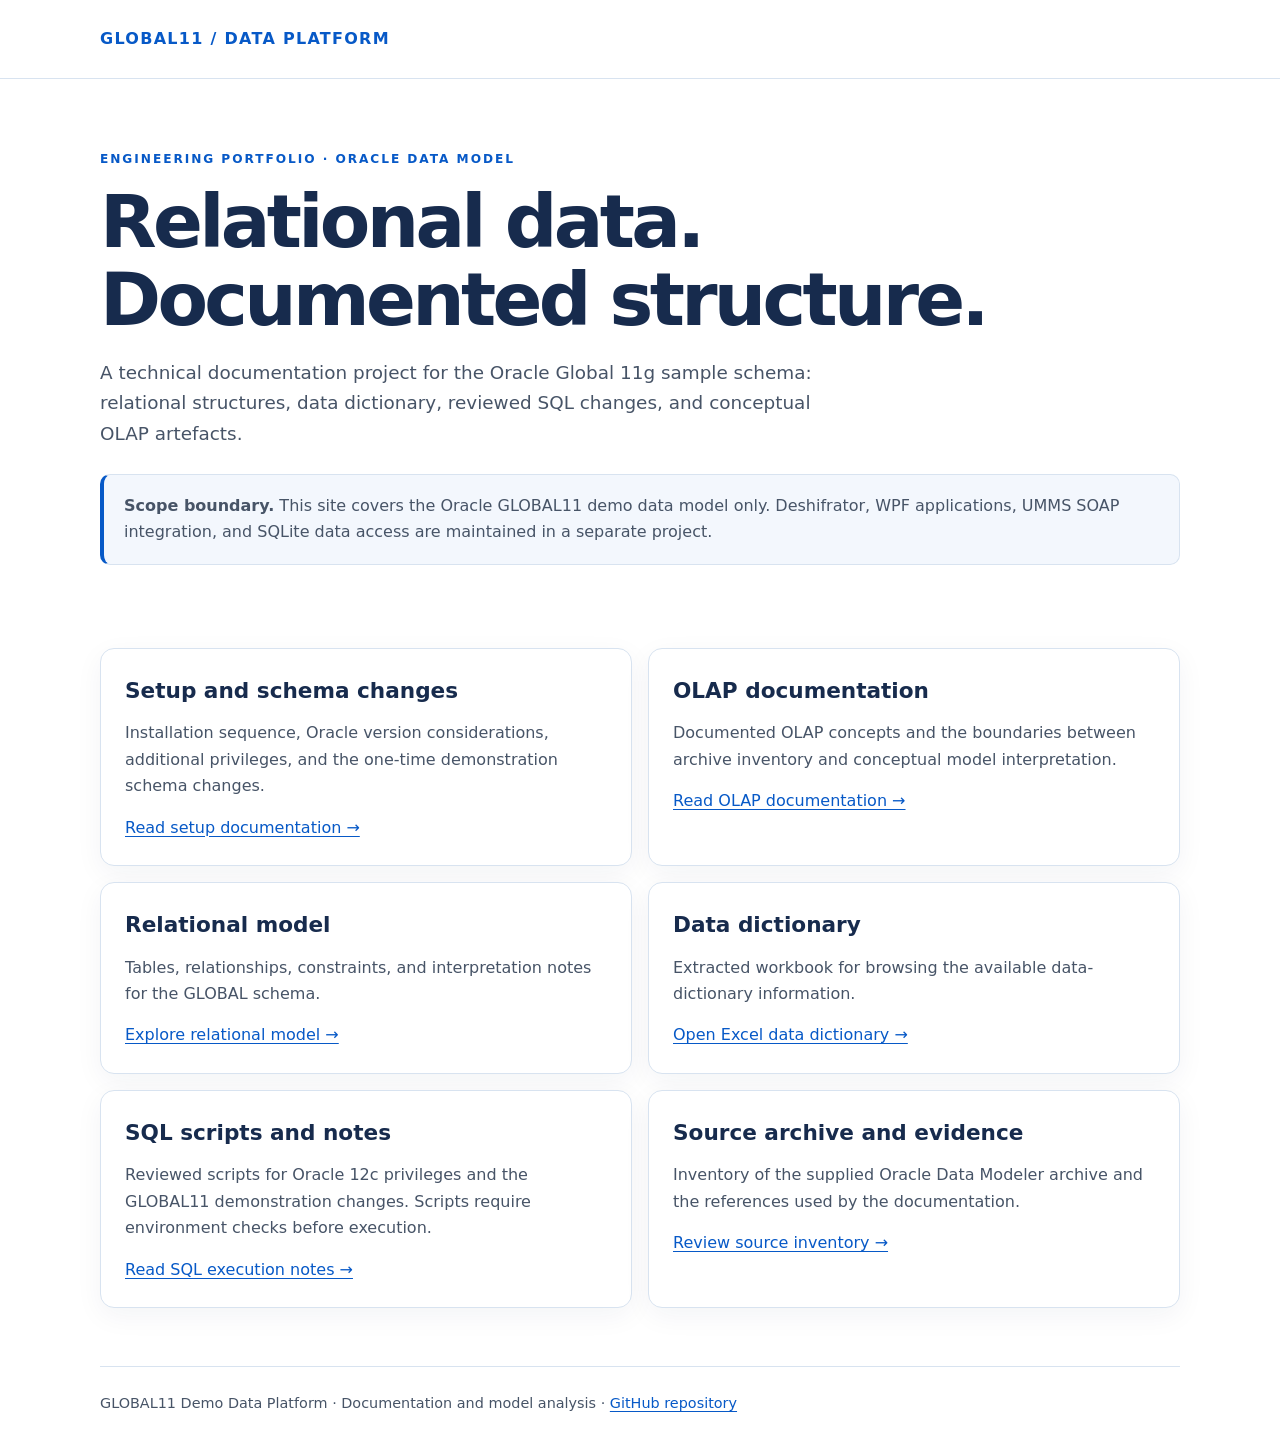
==== commit d2293748: "site: remove unrelated WPF and SQLite project content" ====
--- a/index.html
+++ b/index.html
@@ -1,77 +1,37 @@
 <!doctype html>
-<html lang="ru">
+<html lang="en">
 <head>
 <meta charset="utf-8">
-<meta name="viewport" content="width=device-width, initial-scale=1">
-<meta name="description" content="GLOBAL11 — технический разбор модели данных Oracle, SQLite data access layer и архитектуры корпоративных приложений.">
-<title>GLOBAL11 — Data Platform / Technical Analysis</title>
+<meta name="viewport" content="width=device-width,initial-scale=1">
+<meta name="description" content="GLOBAL11 Demo Data Platform — Oracle Global 11g relational model, data dictionary, SQL changes and conceptual OLAP documentation.">
+<title>GLOBAL11 Demo Data Platform</title>
 <style>
-:root{color-scheme:dark;--bg:#080f20;--bg2:#101c35;--panel:#111f3a;--panel2:#172744;--ink:#eef5ff;--muted:#9aabc6;--cyan:#35d5d0;--blue:#3997ff;--lime:#d8f36a;--violet:#9d8bff;--coral:#ff766f;--line:rgba(151,181,226,.17);--shadow:0 24px 70px rgba(0,0,0,.32)}
-*{box-sizing:border-box}html{scroll-behavior:smooth}body{margin:0;background:radial-gradient(ellipse at 80% 5%,rgba(31,104,155,.22),transparent 34%),radial-gradient(ellipse at 5% 35%,rgba(88,58,157,.15),transparent 35%),var(--bg);color:var(--ink);font:15px/1.65 Inter,ui-sans-serif,system-ui,-apple-system,"Segoe UI",sans-serif}
-a{color:var(--cyan);text-decoration:none}a:hover{color:var(--lime)}.wrap{width:min(1160px,calc(100% - 44px));margin:auto}.topbar{display:flex;align-items:center;justify-content:space-between;padding:23px 0;border-bottom:1px solid var(--line)}.brand{display:flex;align-items:center;gap:11px;font-weight:800;letter-spacing:.12em;font-size:.82rem}.brandmark{width:31px;height:31px;border-radius:10px;background:linear-gradient(135deg,var(--cyan),var(--blue) 55%,var(--violet));box-shadow:0 0 28px #35d5d055}.nav{display:flex;gap:24px;font-size:.86rem;color:var(--muted)}.nav a{color:var(--muted)}.hero{display:grid;grid-template-columns:1.05fr .95fr;gap:36px;align-items:center;padding:78px 0 76px;min-height:590px}.kicker{color:var(--lime);font-size:.75rem;font-weight:800;letter-spacing:.2em;text-transform:uppercase}.hero h1{font-size:clamp(2.8rem,6.4vw,5.6rem);line-height:.99;letter-spacing:-.055em;margin:19px 0 22px;max-width:680px}.hero h1 span{background:linear-gradient(95deg,var(--cyan),#78baff 55%,var(--violet));-webkit-background-clip:text;background-clip:text;color:transparent}.lead{font-size:1.08rem;color:var(--muted);max-width:590px}.actions{display:flex;gap:12px;flex-wrap:wrap;margin-top:30px}.btn{display:inline-flex;align-items:center;gap:9px;padding:12px 17px;border-radius:11px;background:linear-gradient(110deg,var(--cyan),#75e4ce);color:#071726;font-weight:800;box-shadow:0 10px 35px #35d5d033}.btn:hover{color:#071726;filter:brightness(1.08)}.btn.ghost{background:rgba(255,255,255,.035);border:1px solid var(--line);color:var(--ink);box-shadow:none}.visual{position:relative;min-height:390px;isolation:isolate}.glow{position:absolute;inset:12% 8%;background:radial-gradient(ellipse,#1a6f9b55,transparent 68%);filter:blur(24px);z-index:-1}.orb{position:absolute;border-radius:50%;filter:blur(1px);opacity:.8}.orb.one{width:120px;height:120px;left:5%;top:7%;background:radial-gradient(circle at 35% 30%,#ffaaa0,var(--coral) 40%,transparent 72%)}.orb.two{width:150px;height:150px;right:2%;bottom:4%;background:radial-gradient(circle at 35% 30%,#8bffff,var(--blue) 48%,transparent 72%)}.window{position:absolute;border:1px solid #6da5db55;background:linear-gradient(145deg,rgba(25,48,82,.93),rgba(12,25,49,.88));border-radius:16px;box-shadow:var(--shadow),inset 0 1px #ffffff12;backdrop-filter:blur(14px);padding:17px}.window.main{width:68%;height:69%;left:16%;top:14%;transform:rotate(-4deg)}.window.side{width:43%;right:0;top:2%;transform:rotate(7deg)}.window.bottom{width:47%;left:0;bottom:0;transform:rotate(5deg)}.dots{display:flex;gap:6px;margin-bottom:18px}.dots i{width:6px;height:6px;border-radius:50%;background:var(--coral)}.dots i:nth-child(2){background:var(--lime)}.dots i:nth-child(3){background:var(--cyan)}.fake-title{height:9px;width:55%;border-radius:8px;background:linear-gradient(90deg,var(--cyan),#4e83cb);margin-bottom:12px}.fake-line{height:6px;border-radius:8px;background:#55749b66;margin:9px 0;width:82%}.fake-line.short{width:48%}.metric-row{display:grid;grid-template-columns:repeat(3,1fr);gap:8px;margin:19px 0}.metric{height:51px;border:1px solid #4a83b655;border-radius:9px;background:#1a3b5c88;padding:9px}.metric b{display:block;height:5px;width:65%;background:var(--lime);border-radius:6px}.metric span{display:block;height:4px;width:85%;background:#6c8bb0;margin-top:9px;border-radius:5px}.bars{height:90px;display:flex;align-items:end;gap:8px;padding:10px 4px;border-bottom:1px solid #8bb1d555}.bars i{flex:1;border-radius:5px 5px 0 0;background:linear-gradient(var(--cyan),#2879b9);height:45%}.bars i:nth-child(2){height:76%;background:linear-gradient(var(--violet),#5c6eb5)}.bars i:nth-child(3){height:60%}.bars i:nth-child(4){height:88%;background:linear-gradient(var(--lime),#6a9b83)}.bars i:nth-child(5){height:53%}.pill{display:inline-block;border:1px solid #35d5d066;color:var(--cyan);padding:4px 8px;border-radius:99px;font-size:.68rem;margin:0 4px 5px 0}.section{padding:58px 0;border-top:1px solid var(--line)}.section-head{display:flex;align-items:end;justify-content:space-between;gap:25px;margin-bottom:25px}.eyebrow{font-size:.72rem;letter-spacing:.17em;text-transform:uppercase;color:var(--cyan);font-weight:800}h2{font-size:clamp(1.8rem,3.5vw,2.7rem);line-height:1.1;letter-spacing:-.035em;margin:8px 0 0}h3{font-size:1.13rem;margin:11px 0 8px}.section-head p{max-width:430px;color:var(--muted);margin:0}.grid{display:grid;grid-template-columns:repeat(2,minmax(0,1fr));gap:16px}.card{position:relative;overflow:hidden;padding:25px;border:1px solid var(--line);border-radius:17px;background:linear-gradient(145deg,rgba(23,39,68,.88),rgba(13,25,47,.92));box-shadow:0 15px 45px #0002;transition:transform .2s,border-color .2s}.card:hover{transform:translateY(-4px);border-color:#35d5d077}.card:before{content:"";position:absolute;width:140px;height:140px;right:-65px;top:-70px;border-radius:50%;background:var(--a,var(--cyan));opacity:.12;filter:blur(12px)}.card p,.muted{color:var(--muted)}.card ul{padding-left:19px;color:var(--muted);margin:14px 0}.card li{margin:5px 0}.card a{font-weight:700}.card .tagline{font-size:.72rem;letter-spacing:.1em;text-transform:uppercase;color:var(--a,var(--cyan));font-weight:800}.links{display:flex;gap:13px;flex-wrap:wrap;margin-top:16px}.links a{font-size:.87rem}.stats{display:grid;grid-template-columns:repeat(6,1fr);gap:10px}.stat{padding:17px 14px;border:1px solid var(--line);border-radius:13px;background:#14233d99}.stat strong{display:block;font-size:1.8rem;line-height:1.1;color:var(--lime);letter-spacing:-.04em}.stat span{display:block;color:var(--muted);font-size:.78rem;margin-top:8px}.stack{display:grid;grid-template-columns:1fr 1fr;gap:16px}.stackbox{padding:23px;border-radius:16px;border:1px solid var(--line);background:#111f38aa}.stackbox p{color:var(--muted)}.stackbox .pills{margin-top:14px}.notice{display:grid;grid-template-columns:40px 1fr;gap:14px;padding:22px;border:1px solid #d8f36a44;background:linear-gradient(110deg,#d8f36a0d,#35d5d008);border-radius:15px}.notice-icon{width:38px;height:38px;display:grid;place-items:center;border-radius:12px;background:#d8f36a18;color:var(--lime);font-weight:900}.notice p{color:var(--muted);margin:5px 0 0}.footer{padding:30px 0 45px;border-top:1px solid var(--line);display:flex;justify-content:space-between;gap:20px;color:var(--muted);font-size:.85rem}.footer a{margin-left:16px}
-@media(max-width:780px){.hero{grid-template-columns:1fr;padding:55px 0 50px;gap:20px}.visual{min-height:330px;max-width:550px;width:100%;margin:auto}.nav{display:none}.stats{grid-template-columns:repeat(3,1fr)}.section-head{display:block}.section-head p{margin-top:12px}}@media(max-width:560px){.wrap{width:min(100% - 30px,1160px)}.grid,.stack{grid-template-columns:1fr}.hero h1{font-size:3rem}.visual{min-height:280px}.window.main{width:73%;left:14%}.stats{grid-template-columns:repeat(2,1fr)}.footer{display:block}.footer a{margin:0 14px 0 0}}
-
-/* Shared white-and-blue accessibility design system */
-:root{
- color-scheme:light;
- --bg:#ffffff;--bg-main:#ffffff;--bg2:#ffffff;--navy:#ffffff;--deep:#ffffff;
- --panel:#ffffff;--panel2:#f7faff;--bg-card:#ffffff;
- --ink:#1d2939;--text:#1d2939;--text-primary:#1d2939;--white:#1d2939;
- --muted:#475467;--text-muted:#475467;--line:#d8e3f0;--border-color:#d8e3f0;
- --accent:#0759c7;--blue:#0759c7;--cyan:#0759c7;--teal:#0759c7;
- --lime:#eaf3ff;--purple:#426fbd;--violet:#426fbd;--coral:#426fbd;
- --success:#0759c7;--shadow:0 10px 30px rgba(16,42,80,.07);
-}
-html{scroll-behavior:smooth}
-body{background:#fff!important;color:#1d2939!important;font-family:Inter,"Segoe UI",Arial,sans-serif!important}
-header,footer,.top,.topbar,.hero,.hero-section,.portfolio-footer{background:#fff!important;color:#1d2939!important}
-p,li,.lead,.intro,.sub,.nav,.nav a,.footer,.footer-link,.footer-credits{color:#475467!important}
-h1,h2,h3,h4,strong,b{color:#172b4d}
-a,.card a,.read,.footer a,.nav a{color:#0759c7!important;text-decoration:underline;text-decoration-color:#9bbcf0;text-underline-offset:3px}
-a:hover,.card a:hover,.read:hover{color:#003f91!important;text-decoration-color:#003f91}
-a:focus-visible,button:focus-visible,[tabindex]:focus-visible{outline:3px solid #0759c7!important;outline-offset:4px!important;background-color:#eaf3ff!important;border-radius:4px}
-.card,.portfolio-card,.window,.visual,.cad,.samplebox,.scope,.notice,.step,.tag,.pill,.hero-section,.portfolio-footer{
- background:#fff!important;color:#1d2939!important;border:1px solid #d8e3f0!important;box-shadow:0 8px 28px rgba(16,42,80,.055)!important
-}
-.card p,.portfolio-card p,.scope p,.notice,.samplebox p{color:#475467!important}
-.btn,.portfolio-btn,.primary,.mark,.brandmark,.info{
- background:#0759c7!important;color:#fff!important;border:1px solid #0759c7!important;box-shadow:none!important
-}
-.btn.ghost,.secondary{background:#fff!important;color:#0759c7!important;border:1px solid #9bbcf0!important}
-.kicker,.eyebrow,.sub,.num,.tagline,.pill,.read,.brand{color:#0759c7!important}
-.mark,.brandmark{border-radius:9px}
-.gridbg{opacity:.28}
-.drawing,.orb,.glow{border-color:#9bbcf0!important;box-shadow:none!important}
-.coord{background:#f2f7ff!important;color:#173b70!important;border:1px solid #b8cfee!important;box-shadow:none!important}
-.point{background:#0759c7!important;box-shadow:none!important}
-.cross:before,.cross:after{background:#426fbd!important}
-.csv,.code,pre,code{color:#173b70!important}
-.csv .head,.csv .value{color:#0759c7!important}
-footer{border-top:1px solid #d8e3f0!important}
-@media(prefers-reduced-motion:reduce){html{scroll-behavior:auto}*,*:before,*:after{animation-duration:.01ms!important;animation-iteration-count:1!important;transition-duration:.01ms!important}}
-@media(max-width:700px){nav{flex-wrap:wrap;gap:12px!important}.wrap,.shell{width:min(100% - 32px,1160px)}}
-
- .skip-link:focus{left:12px!important;outline:3px solid #0759c7!important;outline-offset:3px!important;border-radius:4px} </style>
+:root{color-scheme:light;--ink:#172b4d;--muted:#475467;--line:#d8e3f0;--blue:#0759c7;--pale:#f3f7fd}
+*{box-sizing:border-box}body{margin:0;background:#fff;color:var(--ink);font:16px/1.65 Inter,system-ui,-apple-system,"Segoe UI",sans-serif}
+.wrap{width:min(1080px,calc(100% - 40px));margin:auto}header{padding:26px 0;border-bottom:1px solid var(--line);font-weight:750;letter-spacing:.08em;color:var(--blue)}
+.hero{padding:70px 0 48px}.eyebrow{font-size:.76rem;letter-spacing:.16em;text-transform:uppercase;color:var(--blue);font-weight:800}h1{font-size:clamp(2.5rem,6vw,4.6rem);line-height:1.05;letter-spacing:-.05em;margin:14px 0 20px}h2{font-size:1.35rem;margin:0 0 12px}.lead{font-size:1.15rem;color:var(--muted);max-width:760px}.note{padding:18px 20px;border:1px solid var(--line);border-left:4px solid var(--blue);border-radius:10px;background:var(--pale);color:var(--muted);margin:25px 0}
+.grid{display:grid;grid-template-columns:repeat(2,minmax(0,1fr));gap:16px;padding:10px 0 58px}.card{border:1px solid var(--line);border-radius:14px;padding:24px;background:#fff;box-shadow:0 8px 28px rgba(16,42,80,.05)}.card p{color:var(--muted);margin:0 0 15px}a{color:var(--blue);text-underline-offset:3px}a:hover{color:#003f91}.links{display:flex;gap:14px;flex-wrap:wrap;margin-top:14px}.links a{font-weight:650}.footer{padding:25px 0 40px;border-top:1px solid var(--line);color:var(--muted);font-size:.9rem}
+@media(max-width:650px){.grid{grid-template-columns:1fr}.hero{padding:48px 0 30px}}
+</style>
 </head>
-<body><a class="skip-link" href="#main" style="position:absolute;left:-9999px;top:8px;padding:10px 14px;background:#eaf3ff;color:#0759c7;z-index:100">Skip to main content</a>
-<div class="wrap">
-<header class="topbar"><div class="brand"><span class="brandmark"></span> GLOBAL11 <span style="color:var(--muted);font-weight:500">/ DATA PLATFORM</span></div><nav class="nav"><a href="#work">Обзор</a><a href="#model">Модель данных</a><a href="#stack">Артефакты</a><a href="#scope">Ограничения</a></nav></header>
-<main>
-<section class="hero" style="border:0;padding-top:62px">
-<div><div class="kicker">Engineering portfolio · 01 / Data architecture</div><h1>Данные.<br><span>Связи. Архитектура.</span></h1><p class="lead">Техническое исследование корпоративного программного комплекса: клиентские WPF-приложения, интеграции UMMS и ФИАС, локальный слой SQLite и отдельная демонстрационная OLAP-модель Oracle.</p><div class="actions"><a class="btn" href="https://github.com/ekatmoz88-alt/global11-demo-data-platform">↗ Репозиторий GitHub</a><a class="btn ghost" href="docs/architecture/application-suite-review.md">Архитектурный обзор&nbsp; →</a></div></div>
-<div class="visual" aria-label="Абстрактная иллюстрация интерфейса аналитической платформы"><div class="glow"></div><div class="orb one"></div><div class="orb two"></div><div class="window main"><div class="dots"><i></i><i></i><i></i></div><div class="fake-title"></div><div class="fake-line"></div><div class="fake-line short"></div><div class="metric-row"><div class="metric"><b></b><span></span></div><div class="metric"><b style="background:var(--violet)"></b><span></span></div><div class="metric"><b style="background:var(--coral)"></b><span></span></div></div><div class="bars"><i></i><i></i><i></i><i></i><i></i></div><div style="margin-top:14px"><span class="pill">ORACLE OLAP</span><span class="pill">SQLITE</span></div></div><div class="window side"><div class="fake-title" style="width:70%;background:linear-gradient(90deg,var(--violet),var(--blue))"></div><div class="fake-line"></div><div class="fake-line short"></div><div class="metric-row"><div class="metric"></div><div class="metric"></div></div></div><div class="window bottom"><div class="fake-title" style="width:45%;background:linear-gradient(90deg,var(--coral),var(--lime))"></div><div class="fake-line"></div><div class="fake-line short"></div><span class="pill">DATA DICTIONARY</span></div></div>
+<body>
+<header><div class="wrap">GLOBAL11 / DATA PLATFORM</div></header>
+<main class="wrap">
+<section class="hero">
+<div class="eyebrow">Engineering portfolio · Oracle data model</div>
+<h1>Relational data.<br>Documented structure.</h1>
+<p class="lead">A technical documentation project for the Oracle Global 11g sample schema: relational structures, data dictionary, reviewed SQL changes, and conceptual OLAP artefacts.</p>
+<div class="note"><strong>Scope boundary.</strong> This site covers the Oracle GLOBAL11 demo data model only. Deshifrator, WPF applications, UMMS SOAP integration, and SQLite data access are maintained in a separate project.</div>
 </section>
-<section class="section" id="work"><div class="section-head"><div><div class="eyebrow">01 / Workstreams</div><h2>Что исследовано</h2></div><p>Документация собрана вокруг конкретных компонентов и доступных исходных материалов. Каждый раздел ведёт к соответствующему техническому артефакту.</p></div>
-<div class="grid">
-<article class="card" style="--a:var(--cyan)"><div class="tagline">WPF · SOAP · UMMS</div><h3>Комплекс клиентских приложений</h3><p>Роли ModuleMobile и ModuleStationary, сценарии поиска и обработки досье, передача данных через зашифрованные XML-файлы и съёмный носитель.</p><ul><li>Карта компонентов и потоков данных</li><li>Сценарии экспорта, импорта и синхронизации</li><li>Границы подтверждённых интеграций</li></ul><a href="docs/architecture/application-suite-review.md">Открыть архитектурный обзор →</a></article>
-<article class="card" style="--a:var(--violet)"><div class="tagline">ФИАС · SOAP · UI</div><h3>Поиск документов и адресов</h3><p>Критерии поиска, преобразование параметров в SOAP-запросы и обращение к сервису адресных объектов ФИАС.</p><ul><li>Маппинг критериев и полей запроса</li><li>Поведение UI и справочников</li><li>Технические ограничения и замечания</li></ul><a href="docs/architecture/application-suite-review.md#раздел-16">Перейти к разделу архитектурного документа →</a></article>
-<article class="card" style="--a:var(--lime)"><div class="tagline">SQLITE · C#</div><h3>Локальный слой хранения</h3><p>Провайдеры доступа к SQLite, управление соединениями, командами и чтением данных. Отдельно зафиксированы ограничения доступных исходников.</p><ul><li>Разбор ConnectionFactory</li><li>Анализ SQLiteCommandEx и reader</li><li>Риски жизненного цикла ресурсов</li></ul><a href="docs/architecture/data-access-review.md">Открыть обзор слоя данных →</a></article>
-<article class="card" style="--a:var(--coral)"><div class="tagline">ORACLE · OLAP · DATA MODELER</div><h3>Демонстрационная модель GLOBAL11</h3><p>Восстановление структуры модели из архива Oracle Data Modeler и подготовка материалов для анализа.</p><ul><li>5 измерений, 7 иерархий, 24 уровня</li><li>1 куб и 3 меры</li><li>ER/OLAP-диаграммы и словарь данных</li></ul><div class="links"><a href="docs/model/olap-diagram.mmd">OLAP-диаграмма</a><a href="docs/model/er-diagram.mmd">ER-диаграмма</a><a href="data-dictionary/global11_data_dictionary.xlsx">Excel-словарь</a></div></article>
-</div></section>
-<section class="section" id="model"><div class="section-head"><div><div class="eyebrow">02 / Model inventory</div><h2>Срез модели данных</h2></div><p>Инвентаризация XML-объектов, найденных при обработке архива Oracle Data Modeler.</p></div><div class="stats"><div class="stat"><strong>5</strong><span>Измерений OLAP</span></div><div class="stat"><strong>7</strong><span>Иерархий</span></div><div class="stat"><strong>24</strong><span>Уровня</span></div><div class="stat"><strong>31</strong><span>Rollup-связь</span></div><div class="stat"><strong>1</strong><span>Куб</span></div><div class="stat"><strong>3</strong><span>Меры</span></div></div><p class="muted" style="font-size:.85rem;margin-top:14px">Количество отражает объекты, найденные в XML-архиве, а не проверенное состояние работающей базы данных.</p></section>
-<section class="section" id="stack"><div class="section-head"><div><div class="eyebrow">03 / Deliverables</div><h2>Артефакты и инструменты</h2></div><p>Материалы для самостоятельного просмотра: диаграммы, словарь данных, архитектурные заметки и SQL-каркас.</p></div><div class="stack"><div class="stackbox"><div class="eyebrow">TECH STACK</div><h3>Технологический контекст</h3><p>Компоненты, форматы и технологии, встречающиеся в доступных материалах проекта.</p><div class="pills"><span class="pill">C#</span><span class="pill">WPF</span><span class="pill">SQLite</span><span class="pill">Oracle Data Modeler</span><span class="pill">OLAP</span><span class="pill">SOAP</span><span class="pill">XML</span><span class="pill">Mermaid</span><span class="pill">Excel</span></div></div><div class="stackbox"><div class="eyebrow">PROJECT FILES</div><h3>Открыть материалы</h3><div class="links" style="display:grid;gap:11px"><a href="README.md">README проекта ↗</a><a href="docs/model/model-recovery-notes.md">Заметки по восстановлению модели ↗</a><a href="docs/architecture/data-access-review.md">Анализ слоя доступа к данным ↗</a><a href="docs/architecture/repository-completeness.md">Полнота репозитория ↗</a><a href="docs/sql/sql-review-scaffold.sql">SQL-каркас для ревью ↗</a></div></div></div></section>
-<section class="section" id="scope"><div class="section-head"><div><div class="eyebrow">04 / Scope & evidence</div><h2>Что важно знать</h2></div></div><div class="notice"><div class="notice-icon">i</div><div><strong>Это инженерная документация и результаты анализа, а не готовый production-сервис.</strong><p>Полные исходные проекты WPF-приложений ModuleMobile, ModuleStationary, Common.Wpf и PassportPaint, файл MainDB.db3 и полная схема SQLite в репозитории отсутствуют. SQL-файл Oracle — каркас для ревью, не готовый исполняемый DDL. Связь OLAP-модели Oracle с WPF-комплексом не подтверждена. В документации разделены подтверждённые факты и технические гипотезы.</p></div></div></section>
+<section class="grid" aria-label="Project documentation">
+<article class="card"><h2>Setup and schema changes</h2><p>Installation sequence, Oracle version considerations, additional privileges, and the one-time demonstration schema changes.</p><a href="docs/GLOBAL11-DEMO-SETUP.md">Read setup documentation →</a></article>
+<article class="card"><h2>OLAP documentation</h2><p>Documented OLAP concepts and the boundaries between archive inventory and conceptual model interpretation.</p><a href="docs/GLOBAL11-OLAP-DOCUMENTATION.md">Read OLAP documentation →</a></article>
+<article class="card"><h2>Relational model</h2><p>Tables, relationships, constraints, and interpretation notes for the GLOBAL schema.</p><a href="docs/model/GLOBAL11-RELATIONAL-MODEL.md">Explore relational model →</a></article>
+<article class="card"><h2>Data dictionary</h2><p>Extracted workbook for browsing the available data-dictionary information.</p><a href="data-dictionary/global11_data_dictionary.xlsx">Open Excel data dictionary →</a></article>
+<article class="card"><h2>SQL scripts and notes</h2><p>Reviewed scripts for Oracle 12c privileges and the GLOBAL11 demonstration changes. Scripts require environment checks before execution.</p><a href="sql/README.md">Read SQL execution notes →</a></article>
+<article class="card"><h2>Source archive and evidence</h2><p>Inventory of the supplied Oracle Data Modeler archive and the references used by the documentation.</p><a href="docs/sources/ORACLE-GLOBAL11-SOURCES.md">Review source inventory →</a></article>
+</section>
 </main>
-<footer class="footer"><span>GLOBAL11 · Data Platform / Technical Analysis</span><span><a href="https://github.com/ekatmoz88-alt/global11-demo-data-platform">GitHub repository ↗</a><a href="#top" onclick="window.scrollTo({top:0,behavior:'smooth'});return false">Наверх ↑</a></span></footer>
-</div>
-</body></html>+<footer class="wrap footer">GLOBAL11 Demo Data Platform · Documentation and model analysis · <a href="https://github.com/ekatmoz88-alt/global11-demo-data-platform">GitHub repository</a></footer>
+</body>
+</html>
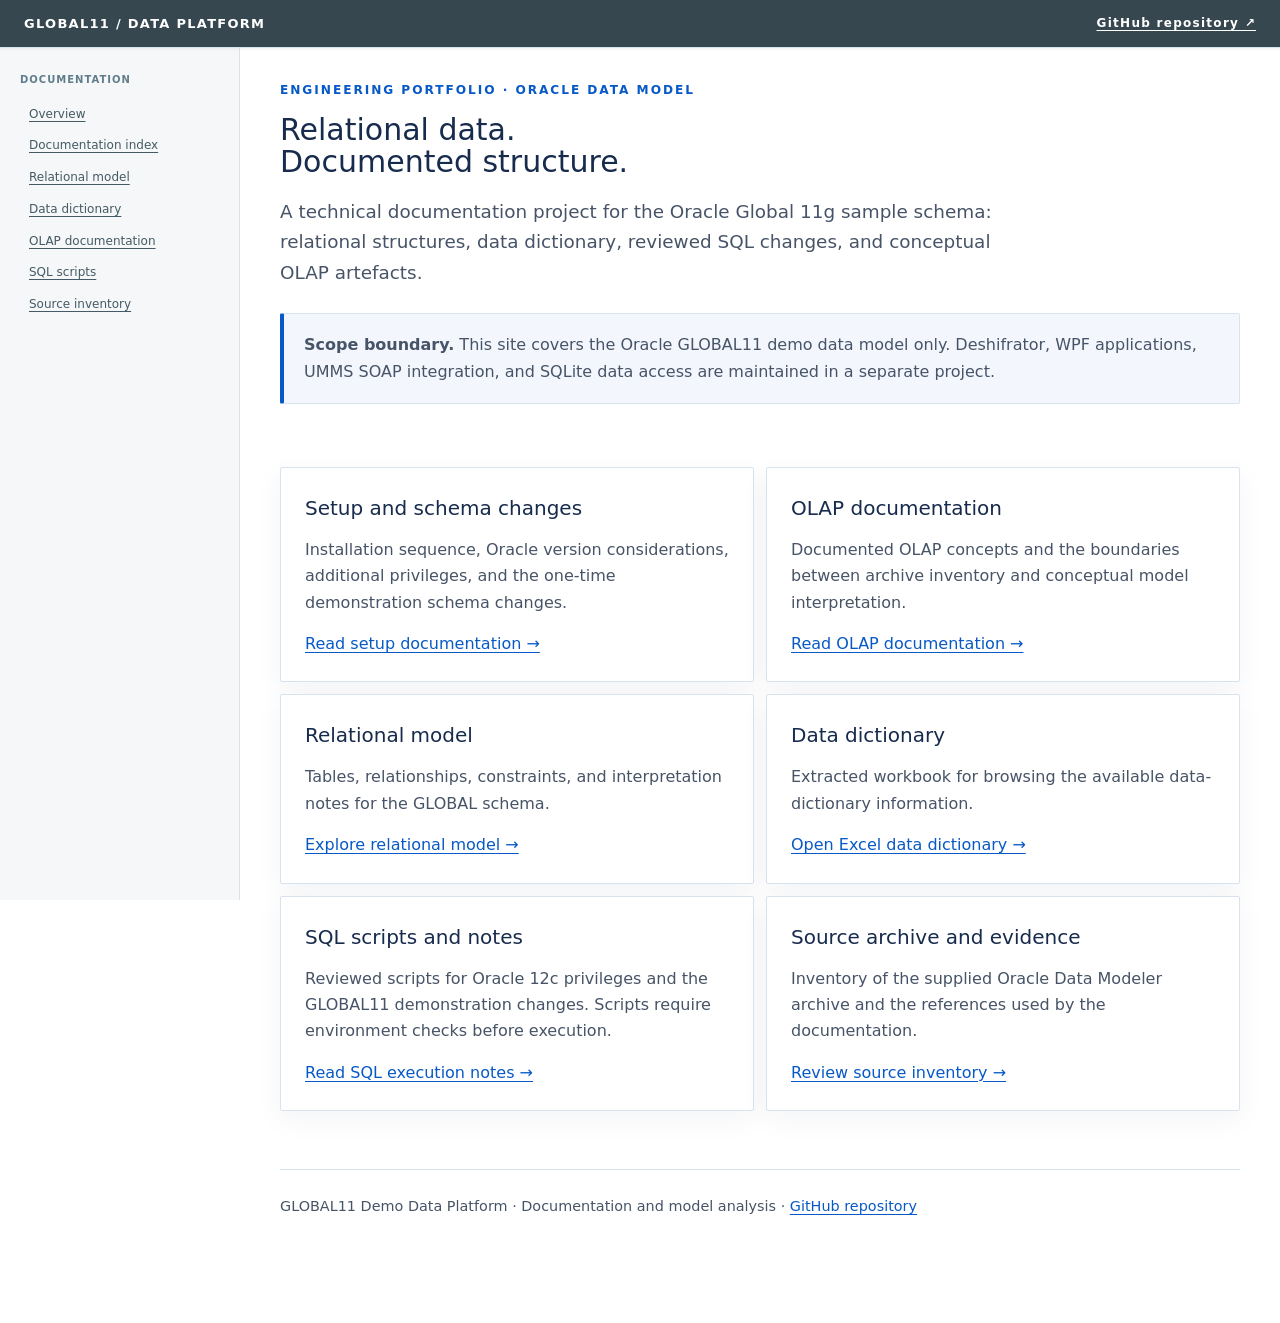
==== commit 5172b369: "Align GLOBAL11 landing page with shared documentation layout" ====
--- a/index.html
+++ b/index.html
@@ -12,10 +12,30 @@
 .hero{padding:70px 0 48px}.eyebrow{font-size:.76rem;letter-spacing:.16em;text-transform:uppercase;color:var(--blue);font-weight:800}h1{font-size:clamp(2.5rem,6vw,4.6rem);line-height:1.05;letter-spacing:-.05em;margin:14px 0 20px}h2{font-size:1.35rem;margin:0 0 12px}.lead{font-size:1.15rem;color:var(--muted);max-width:760px}.note{padding:18px 20px;border:1px solid var(--line);border-left:4px solid var(--blue);border-radius:10px;background:var(--pale);color:var(--muted);margin:25px 0}
 .grid{display:grid;grid-template-columns:repeat(2,minmax(0,1fr));gap:16px;padding:10px 0 58px}.card{border:1px solid var(--line);border-radius:14px;padding:24px;background:#fff;box-shadow:0 8px 28px rgba(16,42,80,.05)}.card p{color:var(--muted);margin:0 0 15px}a{color:var(--blue);text-underline-offset:3px}a:hover{color:#003f91}.links{display:flex;gap:14px;flex-wrap:wrap;margin-top:14px}.links a{font-weight:650}.footer{padding:25px 0 40px;border-top:1px solid var(--line);color:var(--muted);font-size:.9rem}
 @media(max-width:650px){.grid{grid-template-columns:1fr}.hero{padding:48px 0 30px}}
+
+/* Shared portfolio documentation shell */
+.topbar{position:sticky;top:0;z-index:30;height:48px;display:flex;align-items:center;justify-content:space-between;padding:0 24px;background:#37474f;color:#fff;box-shadow:0 1px 3px rgba(0,0,0,.06)}
+.topbar a{color:#fff;font-size:12px}.topbar strong{color:#fff;font-size:13px;font-weight:650}
+.layout{display:grid;grid-template-columns:240px minmax(0,1fr);max-width:1440px;margin:0 auto}
+.sidebar{position:sticky;top:48px;align-self:start;height:calc(100vh - 48px);overflow:auto;padding:24px 16px 32px 20px;background:#f5f7f8;border-right:1px solid #e0e0e0}
+.sidebar p{margin:0 0 10px;color:#607d8b;font-size:10px;font-weight:700;letter-spacing:.1em;text-transform:uppercase}
+.sidebar a{display:block;padding:6px 9px;border-radius:2px;color:#455a64;font-size:12px}
+.sidebar a:hover{background:#e8eef0;color:#263238;text-decoration:none}
+.content{min-width:0;padding:32px 40px 64px}
+.content .wrap{width:100%;max-width:1080px}
+.content header{display:none}
+.content .hero{padding:0 0 28px}
+.content h1{font-size:clamp(25px,2.4vw,30px);font-weight:400;letter-spacing:0}
+.content h2{font-size:20px;font-weight:400}
+.content .note,.content .card{border-radius:2px}
+.content .grid{gap:12px}
+@media(max-width:760px){.layout{grid-template-columns:1fr}.sidebar{position:static;height:auto;overflow:visible;padding:10px 18px;border-right:0;border-bottom:1px solid #e0e0e0}.sidebar nav{display:flex;flex-wrap:wrap;gap:3px 8px}.content{padding:24px 20px 48px}.content .hero{padding:0 0 22px}}
+
 </style>
 </head>
 <body>
-<header><div class="wrap">GLOBAL11 / DATA PLATFORM</div></header>
+<header class="topbar"><strong>GLOBAL11 / DATA PLATFORM</strong><a href="https://github.com/ekatmoz88-alt/global11-demo-data-platform">GitHub repository ↗</a></header>
+<div class="layout"><aside class="sidebar"><p>Documentation</p><nav><a href="./">Overview</a><a href="./docs/index.md">Documentation index</a><a href="./docs/model/GLOBAL11-RELATIONAL-MODEL.md">Relational model</a><a href="./docs/data-dictionary/index.md">Data dictionary</a><a href="./docs/GLOBAL11-OLAP-DOCUMENTATION.md">OLAP documentation</a><a href="./sql/README.md">SQL scripts</a><a href="./docs/sources/ORACLE-GLOBAL11-SOURCES.md">Source inventory</a></nav></aside><div class="content">
 <main class="wrap">
 <section class="hero">
 <div class="eyebrow">Engineering portfolio · Oracle data model</div>
@@ -24,14 +44,15 @@
 <div class="note"><strong>Scope boundary.</strong> This site covers the Oracle GLOBAL11 demo data model only. Deshifrator, WPF applications, UMMS SOAP integration, and SQLite data access are maintained in a separate project.</div>
 </section>
 <section class="grid" aria-label="Project documentation">
-<article class="card"><h2>Setup and schema changes</h2><p>Installation sequence, Oracle version considerations, additional privileges, and the one-time demonstration schema changes.</p><a href="docs/GLOBAL11-DEMO-SETUP.md">Read setup documentation →</a></article>
-<article class="card"><h2>OLAP documentation</h2><p>Documented OLAP concepts and the boundaries between archive inventory and conceptual model interpretation.</p><a href="docs/GLOBAL11-OLAP-DOCUMENTATION.md">Read OLAP documentation →</a></article>
-<article class="card"><h2>Relational model</h2><p>Tables, relationships, constraints, and interpretation notes for the GLOBAL schema.</p><a href="docs/model/GLOBAL11-RELATIONAL-MODEL.md">Explore relational model →</a></article>
+<article class="card"><h2>Setup and schema changes</h2><p>Installation sequence, Oracle version considerations, additional privileges, and the one-time demonstration schema changes.</p><a href="https://github.com/ekatmoz88-alt/global11-demo-data-platform/blob/main/docs/GLOBAL11-DEMO-SETUP.md">Read setup documentation →</a></article>
+<article class="card"><h2>OLAP documentation</h2><p>Documented OLAP concepts and the boundaries between archive inventory and conceptual model interpretation.</p><a href="https://github.com/ekatmoz88-alt/global11-demo-data-platform/blob/main/docs/GLOBAL11-OLAP-DOCUMENTATION.md">Read OLAP documentation →</a></article>
+<article class="card"><h2>Relational model</h2><p>Tables, relationships, constraints, and interpretation notes for the GLOBAL schema.</p><a href="https://github.com/ekatmoz88-alt/global11-demo-data-platform/blob/main/docs/model/GLOBAL11-RELATIONAL-MODEL.md">Explore relational model →</a></article>
 <article class="card"><h2>Data dictionary</h2><p>Extracted workbook for browsing the available data-dictionary information.</p><a href="data-dictionary/global11_data_dictionary.xlsx">Open Excel data dictionary →</a></article>
-<article class="card"><h2>SQL scripts and notes</h2><p>Reviewed scripts for Oracle 12c privileges and the GLOBAL11 demonstration changes. Scripts require environment checks before execution.</p><a href="sql/README.md">Read SQL execution notes →</a></article>
-<article class="card"><h2>Source archive and evidence</h2><p>Inventory of the supplied Oracle Data Modeler archive and the references used by the documentation.</p><a href="docs/sources/ORACLE-GLOBAL11-SOURCES.md">Review source inventory →</a></article>
+<article class="card"><h2>SQL scripts and notes</h2><p>Reviewed scripts for Oracle 12c privileges and the GLOBAL11 demonstration changes. Scripts require environment checks before execution.</p><a href="https://github.com/ekatmoz88-alt/global11-demo-data-platform/blob/main/sql/README.md">Read SQL execution notes →</a></article>
+<article class="card"><h2>Source archive and evidence</h2><p>Inventory of the supplied Oracle Data Modeler archive and the references used by the documentation.</p><a href="https://github.com/ekatmoz88-alt/global11-demo-data-platform/blob/main/docs/sources/ORACLE-GLOBAL11-SOURCES.md">Review source inventory →</a></article>
 </section>
 </main>
 <footer class="wrap footer">GLOBAL11 Demo Data Platform · Documentation and model analysis · <a href="https://github.com/ekatmoz88-alt/global11-demo-data-platform">GitHub repository</a></footer>
+</div></div>
 </body>
 </html>
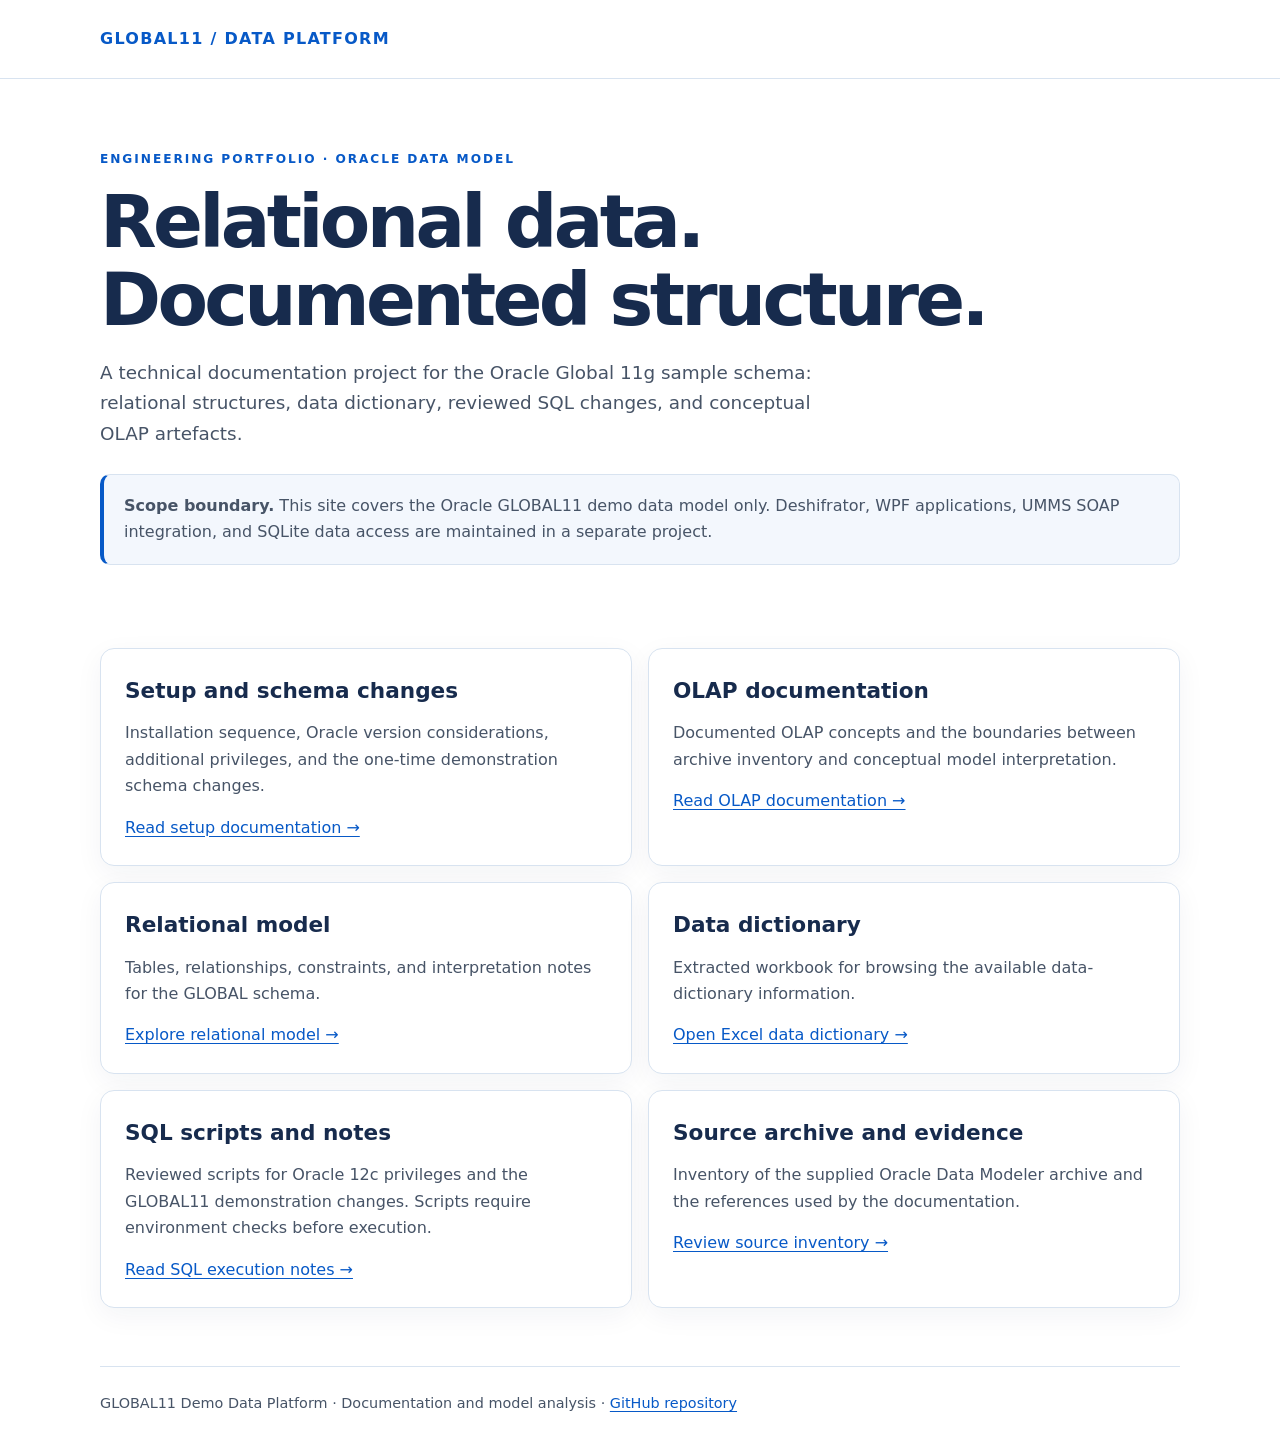
==== commit b4640a95: "Restore source landing page outside MkDocs deployment" ====
--- a/index.html
+++ b/index.html
@@ -12,30 +12,10 @@
 .hero{padding:70px 0 48px}.eyebrow{font-size:.76rem;letter-spacing:.16em;text-transform:uppercase;color:var(--blue);font-weight:800}h1{font-size:clamp(2.5rem,6vw,4.6rem);line-height:1.05;letter-spacing:-.05em;margin:14px 0 20px}h2{font-size:1.35rem;margin:0 0 12px}.lead{font-size:1.15rem;color:var(--muted);max-width:760px}.note{padding:18px 20px;border:1px solid var(--line);border-left:4px solid var(--blue);border-radius:10px;background:var(--pale);color:var(--muted);margin:25px 0}
 .grid{display:grid;grid-template-columns:repeat(2,minmax(0,1fr));gap:16px;padding:10px 0 58px}.card{border:1px solid var(--line);border-radius:14px;padding:24px;background:#fff;box-shadow:0 8px 28px rgba(16,42,80,.05)}.card p{color:var(--muted);margin:0 0 15px}a{color:var(--blue);text-underline-offset:3px}a:hover{color:#003f91}.links{display:flex;gap:14px;flex-wrap:wrap;margin-top:14px}.links a{font-weight:650}.footer{padding:25px 0 40px;border-top:1px solid var(--line);color:var(--muted);font-size:.9rem}
 @media(max-width:650px){.grid{grid-template-columns:1fr}.hero{padding:48px 0 30px}}
-
-/* Shared portfolio documentation shell */
-.topbar{position:sticky;top:0;z-index:30;height:48px;display:flex;align-items:center;justify-content:space-between;padding:0 24px;background:#37474f;color:#fff;box-shadow:0 1px 3px rgba(0,0,0,.06)}
-.topbar a{color:#fff;font-size:12px}.topbar strong{color:#fff;font-size:13px;font-weight:650}
-.layout{display:grid;grid-template-columns:240px minmax(0,1fr);max-width:1440px;margin:0 auto}
-.sidebar{position:sticky;top:48px;align-self:start;height:calc(100vh - 48px);overflow:auto;padding:24px 16px 32px 20px;background:#f5f7f8;border-right:1px solid #e0e0e0}
-.sidebar p{margin:0 0 10px;color:#607d8b;font-size:10px;font-weight:700;letter-spacing:.1em;text-transform:uppercase}
-.sidebar a{display:block;padding:6px 9px;border-radius:2px;color:#455a64;font-size:12px}
-.sidebar a:hover{background:#e8eef0;color:#263238;text-decoration:none}
-.content{min-width:0;padding:32px 40px 64px}
-.content .wrap{width:100%;max-width:1080px}
-.content header{display:none}
-.content .hero{padding:0 0 28px}
-.content h1{font-size:clamp(25px,2.4vw,30px);font-weight:400;letter-spacing:0}
-.content h2{font-size:20px;font-weight:400}
-.content .note,.content .card{border-radius:2px}
-.content .grid{gap:12px}
-@media(max-width:760px){.layout{grid-template-columns:1fr}.sidebar{position:static;height:auto;overflow:visible;padding:10px 18px;border-right:0;border-bottom:1px solid #e0e0e0}.sidebar nav{display:flex;flex-wrap:wrap;gap:3px 8px}.content{padding:24px 20px 48px}.content .hero{padding:0 0 22px}}
-
 </style>
 </head>
 <body>
-<header class="topbar"><strong>GLOBAL11 / DATA PLATFORM</strong><a href="https://github.com/ekatmoz88-alt/global11-demo-data-platform">GitHub repository ↗</a></header>
-<div class="layout"><aside class="sidebar"><p>Documentation</p><nav><a href="./">Overview</a><a href="./docs/index.md">Documentation index</a><a href="./docs/model/GLOBAL11-RELATIONAL-MODEL.md">Relational model</a><a href="./docs/data-dictionary/index.md">Data dictionary</a><a href="./docs/GLOBAL11-OLAP-DOCUMENTATION.md">OLAP documentation</a><a href="./sql/README.md">SQL scripts</a><a href="./docs/sources/ORACLE-GLOBAL11-SOURCES.md">Source inventory</a></nav></aside><div class="content">
+<header><div class="wrap">GLOBAL11 / DATA PLATFORM</div></header>
 <main class="wrap">
 <section class="hero">
 <div class="eyebrow">Engineering portfolio · Oracle data model</div>
@@ -53,6 +33,5 @@
 </section>
 </main>
 <footer class="wrap footer">GLOBAL11 Demo Data Platform · Documentation and model analysis · <a href="https://github.com/ekatmoz88-alt/global11-demo-data-platform">GitHub repository</a></footer>
-</div></div>
 </body>
 </html>
